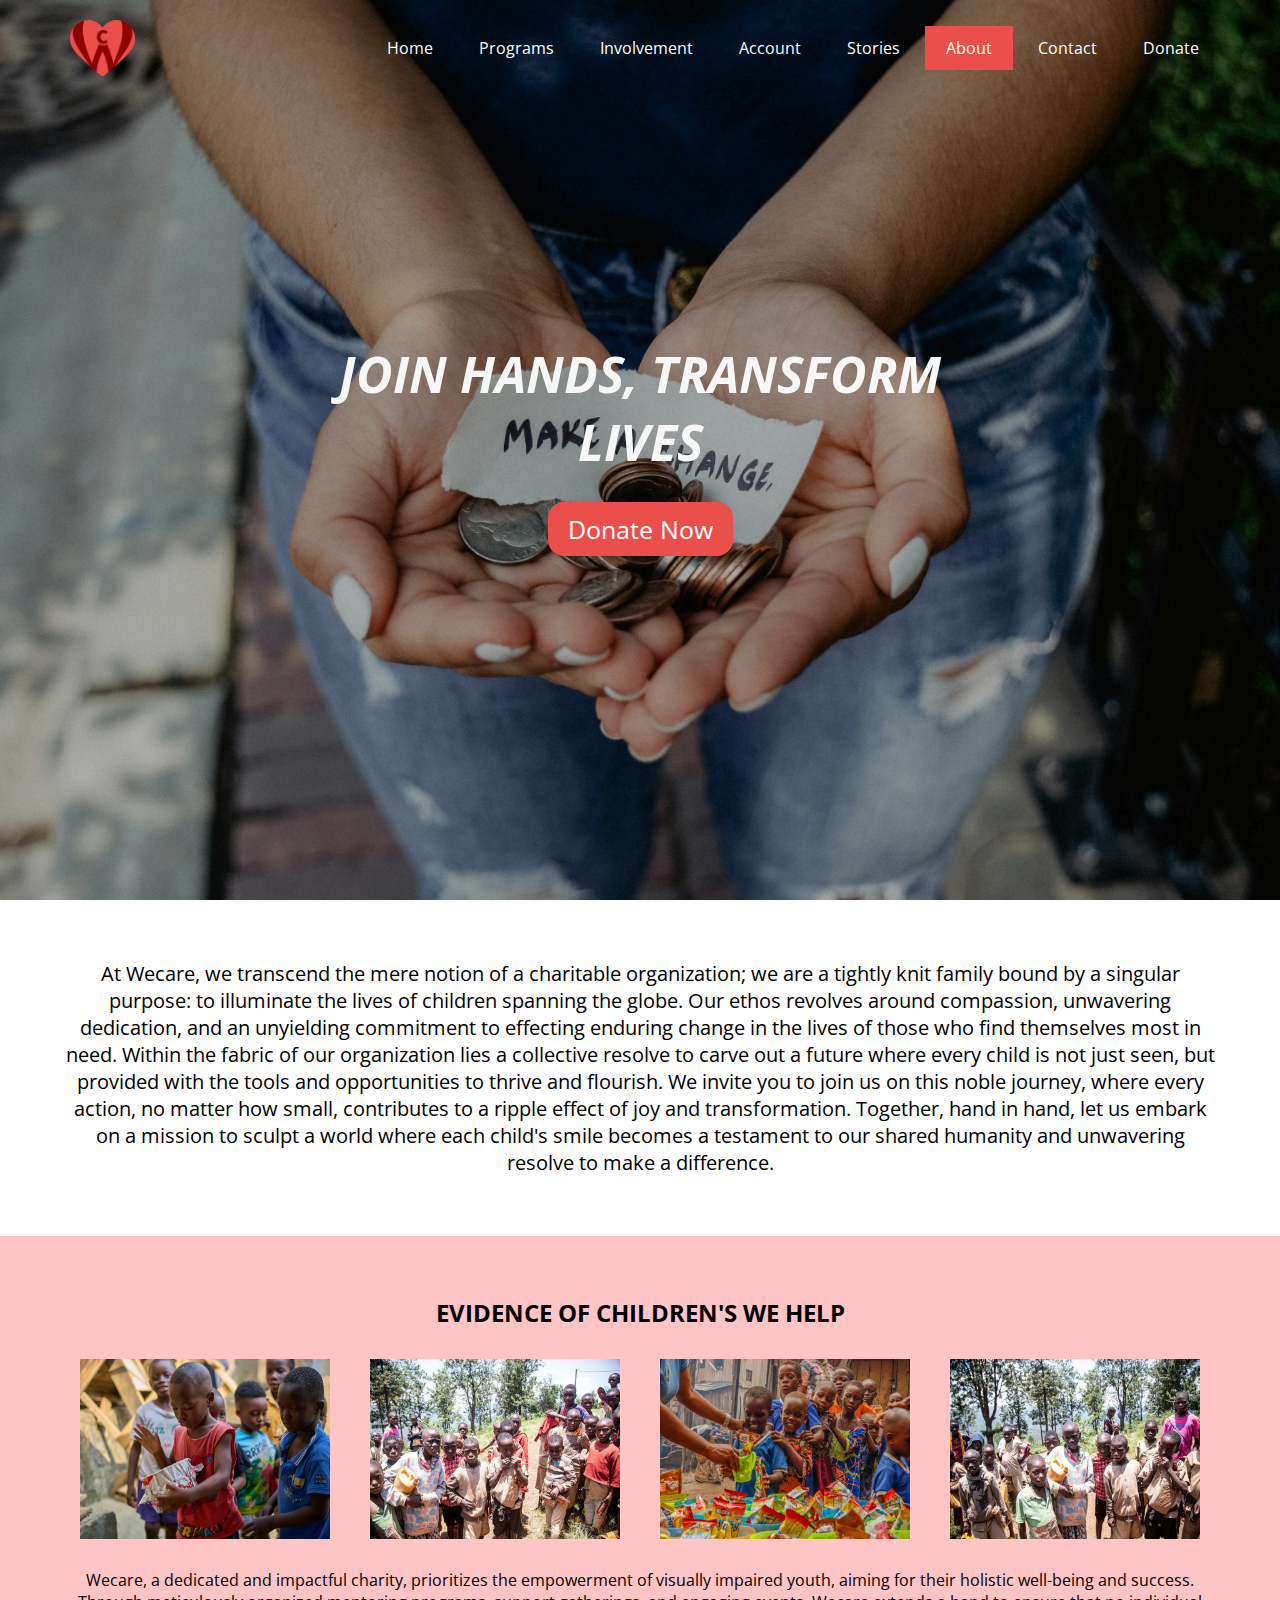
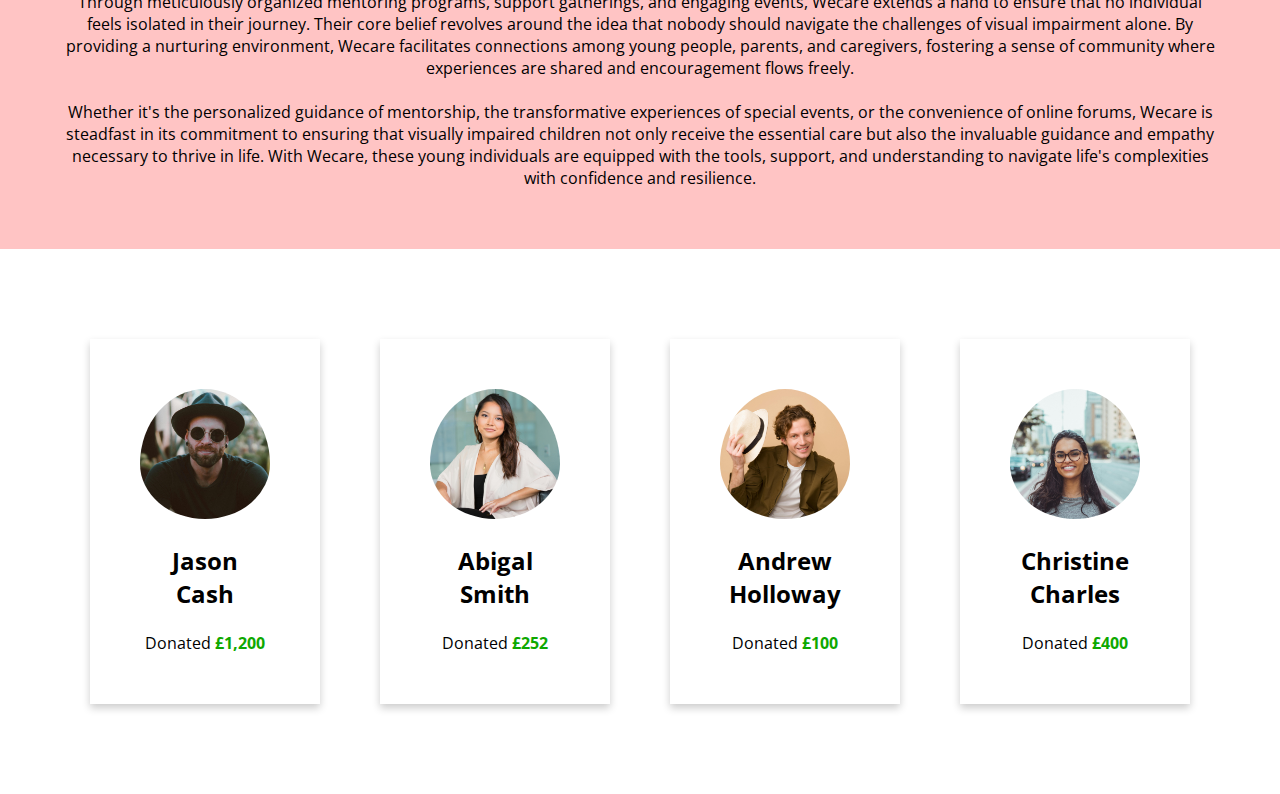
==== about.html @ 49a1c21d "v1.0" ====
<!DOCTYPE html>
<html lang="en">
<head>
    <title>Wecare.com</title>
    <!-- <link rel="icon" href="favicon.png" type="image/png"> -->
    <link rel="stylesheet" type="text/css" href="style.css">
    <link rel="preconnect" href="https://fonts.googleapis.com">
    <link rel="preconnect" href="https://fonts.gstatic.com" crossorigin>
    <link href="https://fonts.googleapis.com/css2?family=Basic&family=Lato:ital,wght@0,100;0,300;0,400;0,700;0,900;1,100;1,300;1,400;1,700;1,900&family=Montserrat:ital,wght@0,100..900;1,100..900&family=Nunito+Sans:ital,opsz,wght@0,6..12,200..1000;1,6..12,200..1000&family=Open+Sans:ital,wght@0,300..800;1,300..800&family=Poppins:ital,wght@0,100;0,200;0,300;0,400;0,500;0,600;0,700;0,800;0,900;1,100;1,200;1,300;1,400;1,500;1,600;1,700;1,800;1,900&family=Roboto:ital,wght@0,100;0,300;0,400;0,500;0,700;0,900;1,100;1,300;1,400;1,500;1,700;1,900&display=swap" rel="stylesheet">
</head>
<body>
    <nav>
        <img src="img/logo.png" alt="Logo" id="logo">
        <ul>
            <li><a href="index.html">Home</a></li>
            <li><a href="#">Programs</a></li>
            <li><a href="#">Involvement</a></li>
            <li><a href="#">Account</a></li>
            <li><a href="#">Stories</a></li>
            <li class="active"><a href="about.html">About</a></li>
            <li><a href="#">Contact</a></li> <!-- Corrected "Contant" to "Contact" -->
            <li><a href="#">Donate</a></li>
        </ul>
    </nav>

    <div class="background"></div>

    <div class="call2action">
        <h1>JOIN HANDS, TRANSFORM LIVES</h1>
        <br>
        <button>Donate Now</button>
    </div>
    
    <p class="intro">
        At Wecare, we transcend the mere notion of a charitable organization; we are a tightly knit family bound by a singular purpose: to illuminate the lives of children spanning the globe. Our ethos revolves around compassion, unwavering dedication, and an unyielding commitment to effecting enduring change in the lives of those who find themselves most in need. Within the fabric of our organization lies a collective resolve to carve out a future where every child is not just seen, but provided with the tools and opportunities to thrive and flourish. We invite you to join us on this noble journey, where every action, no matter how small, contributes to a ripple effect of joy and transformation. Together, hand in hand, let us embark on a mission to sculpt a world where each child's smile becomes a testament to our shared humanity and unwavering resolve to make a difference.
    </p>

    <div class="image-container">
        <h2>EVIDENCE OF CHILDREN'S WE HELP</h2> 
        <div class="image">
            <img src="img/img1.jpg" alt="image1.jpg" width="250" height="180">
            <img src="img/img2.jpg" alt="image2.jpg" width="250" height="180">
            <img src="img/img3.jpg" alt="image3.jpg" width="250" height="180">
            <img src="img/img4.jpg" alt="image4.jpg" width="250" height="180"> 
        </div>
        <p>
            Wecare, a dedicated and impactful charity, prioritizes the empowerment of visually impaired youth, aiming for their holistic well-being and success. Through meticulously organized mentoring programs, support gatherings, and engaging events, Wecare extends a hand to ensure that no individual feels isolated in their journey. Their core belief revolves around the idea that nobody should navigate the challenges of visual impairment alone. By providing a nurturing environment, Wecare facilitates connections among young people, parents, and caregivers, fostering a sense of community where experiences are shared and encouragement flows freely.
            <br><br>
            Whether it's the personalized guidance of mentorship, the transformative experiences of special events, or the convenience of online forums, Wecare is steadfast in its commitment to ensuring that visually impaired children not only receive the essential care but also the invaluable guidance and empathy necessary to thrive in life. With Wecare, these young individuals are equipped with the tools, support, and understanding to navigate life's complexities with confidence and resilience.
        </p>
    </div>

    <div class="donations">
        <div class="card">
            <img src="img/person1.jpg" alt="Jason Cash">
            <h2>Jason<br>Cash</h2>
            <br>
            <p>Donated <b>£1,200</b></p>
        </div>
        <div class="card">
            <img src="img/person2.jpg" alt="Abigal Smith">
            <h2>Abigal<br>Smith</h2>
            <br>
            <p>Donated <b>£252</b></p>
        </div>
        <div class="card">
            <img src="img/person3.jpg" alt="Andrew Holloway">
            <h2>Andrew<br>Holloway</h2>
            <br>
            <p>Donated <b>£100</b></p>
        </div>
        <div class="card">
            <img src="img/person4.jpg" alt="Christine Charles">
            <h2>Christine<br>Charles</h2>
            <br>
            <p>Donated <b>£400</b></p>
        </div>
    </div>
</body>
</html>
---- style.css ----
* {
    margin: 0;
    padding: 0;
    font-family: 'Open Sans', 'Nunito Sans', 'Roboto', sans-serif;
}

.background {
    background: linear-gradient(rgba(0, 0, 0, 0.2), rgba(0, 0, 0, 0.2)), url(img/bg.jpg) no-repeat center center; /*image with dark shade*/
    background-size: cover;
    height: 100vh;
    min-height: 100px;
}

nav {
    width: 100%;
    margin: auto;
    overflow: hidden;
    /* background-color: #88888815; */
    position: absolute;
    padding-top: 10px;
    padding-bottom: 10px;
    display: flex;
    justify-content: space-between;
    align-items: center;
    z-index: 10;
}

#logo {
    float: left;
    width: 65px;
    height: auto;
    padding: 10px;
    margin-left: 60px;
}

ul {
    float: right;
    list-style-type: none;
    margin-right: 60px;
}

ul li {
    display: inline-block;
    position: relative; /* Added position relative for proper positioning of sub-menu */
}

ul li a {
    text-decoration: none;
    color: #ffffff;
    padding: 10px 20px;
    border: 1px solid transparent;
    transition: 0.5s ease;
}

ul li a:hover {
    background-color: #ffffff;
    color: #000000;
}

ul li.active a {
    background-color: #ea4f4b;
    color: #ffffff;
}

.call2action {
    position: absolute;
    top: 50%;
    left: 50%;
    transform: translate(-50%, -50%);
    text-align: center;
    display: flex;
    flex-direction: column;
    align-items: center;
}

.call2action h1 {
    color: #f8f7f7;
    font-size: 50px;
    text-align: center;
    font-style: italic;
}
.call2action button {
    background-color: #ea4f4b;
    color: #ffffff;
    border: none;
    padding: 10px 20px;
    font-size: 25px;
    text-align: center;
    text-decoration: none;
    display: inline-block;
    margin: 4px 2px;
    cursor: pointer;
    border-radius: 16px;
    transition: 0.5s ease;
}

.call2action button:hover {
    background-color: #8e0000;
    color: white;
}

.intro {
    color: rgb(0, 0, 0); /* Set the text color to black */
    font-size: 20px; /* Set the font size to 45 pixels */
    text-align: center; /* Align the text to the center */
    background-color: rgba(255, 255, 255, 0.765);
    padding: 60px; /* Add padding of 10 pixels */
    margin: 0 auto; 
}

.image-container {
    text-align: center; /* Center the image horizontally */
    background-color: #ffc4c4; /* Background color for the square box */
    padding: 60px;
    font-size: 16px;
}

.image {
    margin: 30px 0px;
    display: flex;
    flex-direction: row;
    justify-content: center;
}

.image img {
    display: inline-block;
    margin: 0 auto;
    margin: 0px 20px;
}

.donations {
    padding: 60px;
    display: flex;
    justify-content: space-evenly;
}

.card {
    padding: 50px;
    box-shadow: 0 4px 8px 0 rgba(0, 0, 0, 0.2);
    width: 20vw;
    max-width: 300px;
    margin: 30px;
    text-align: center;
}

.card img {
    width: 100%;
    border-radius: 100%;
    padding-bottom: 20px;
}

.card b {
    color: #0ea800;
}
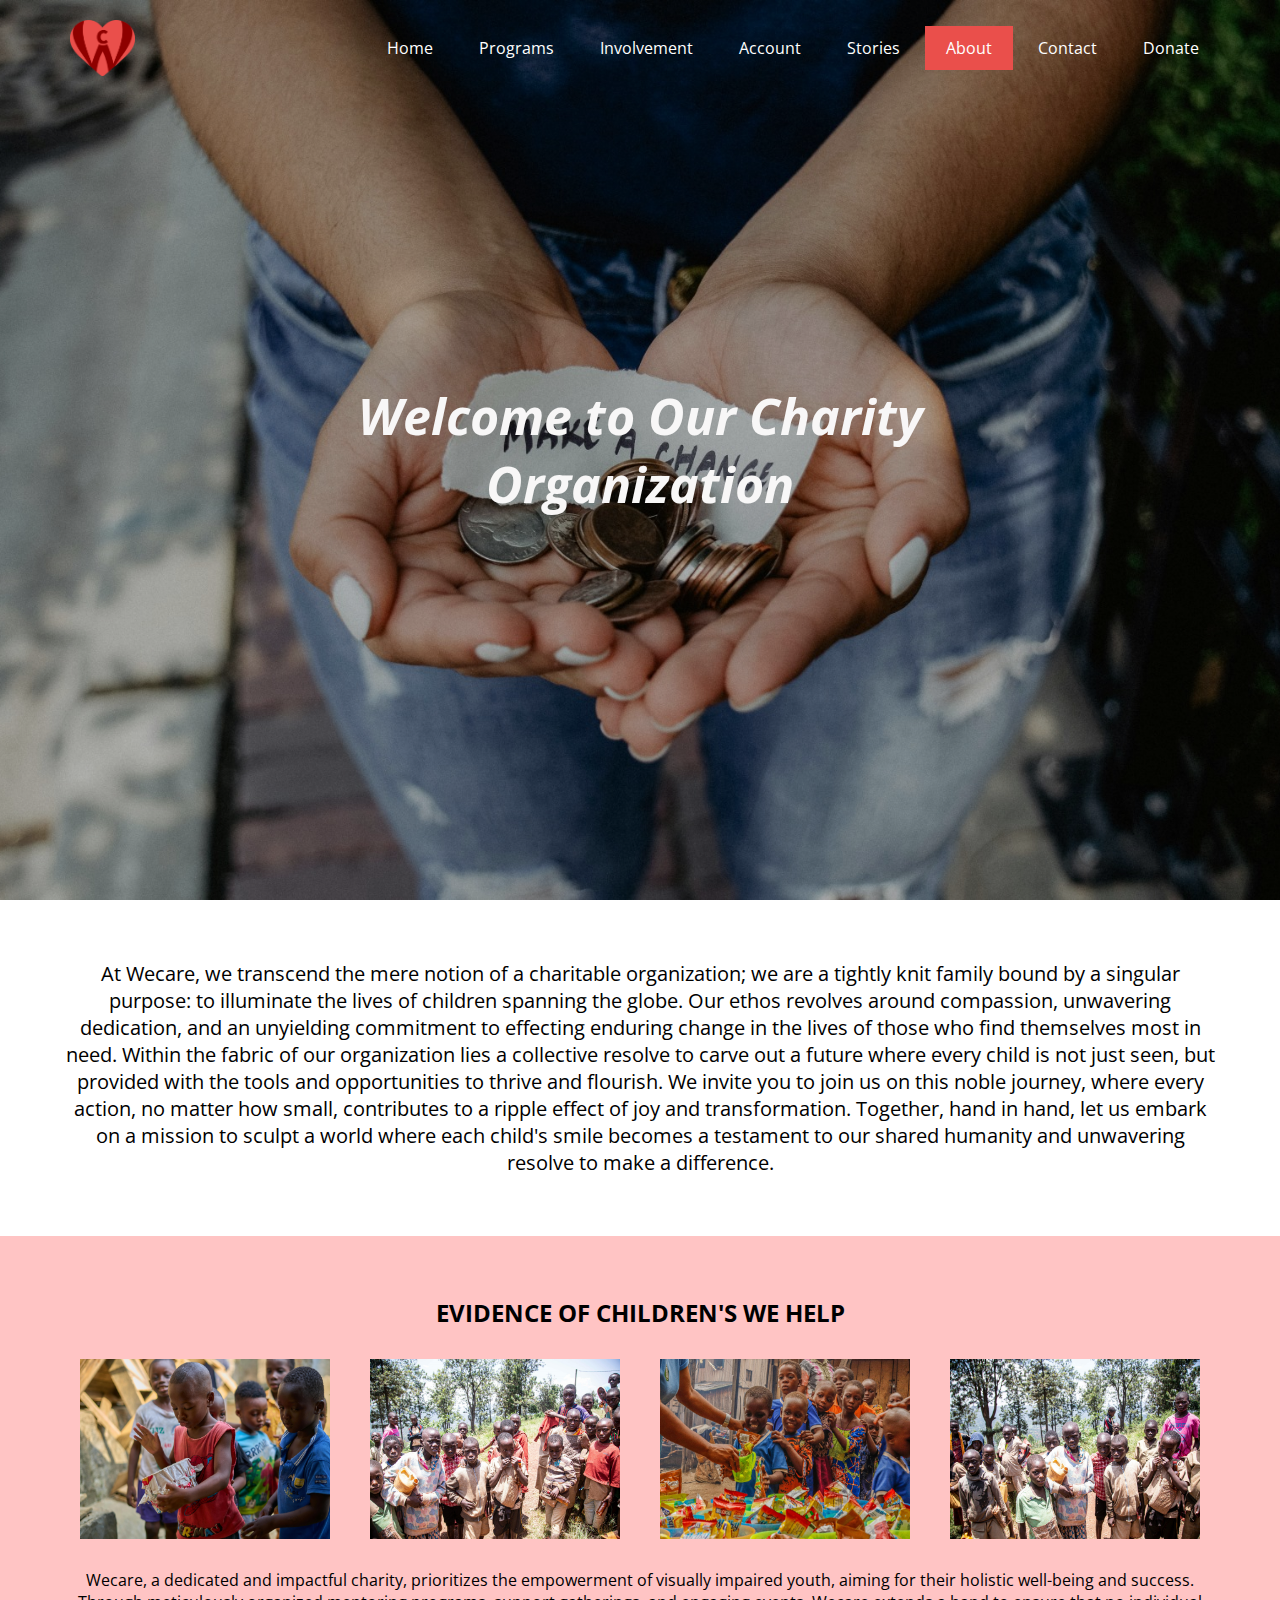
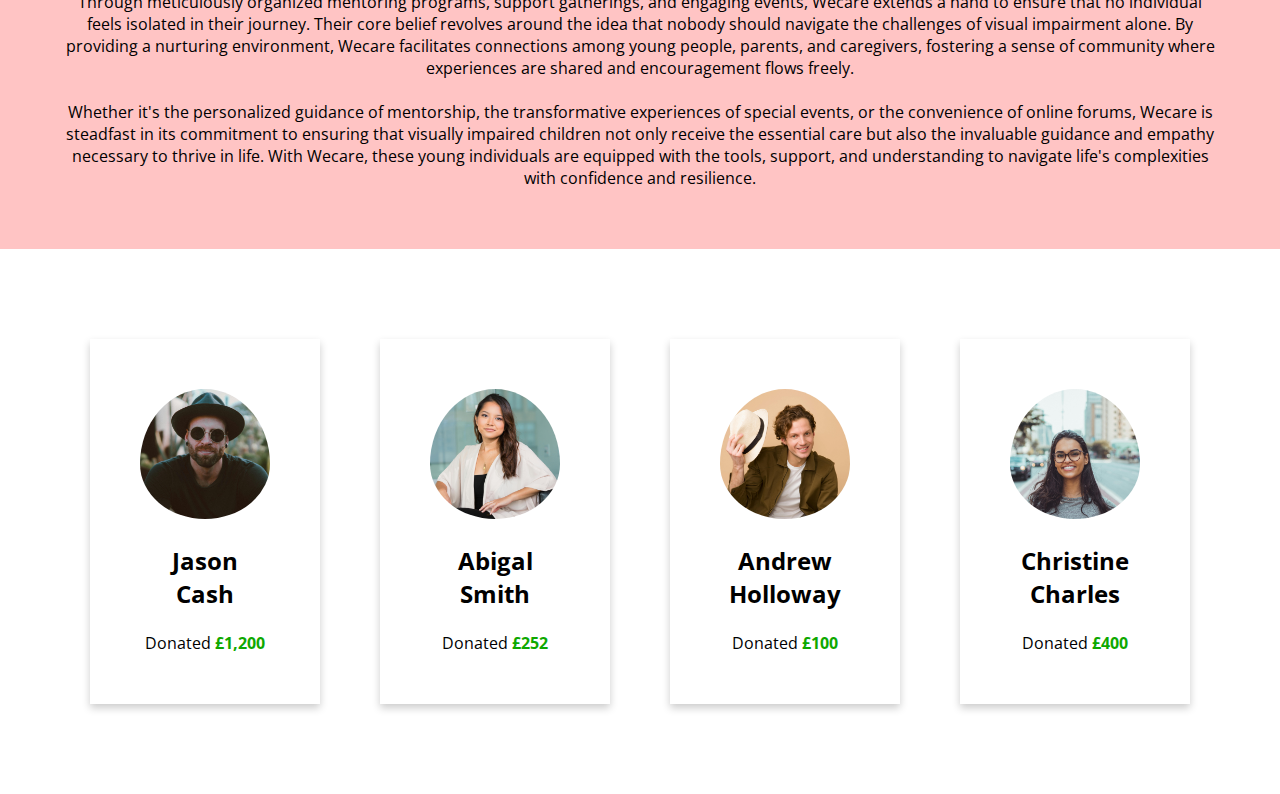
==== commit 029dc239: "v1.1" ====
--- a/about.html
+++ b/about.html
@@ -26,9 +26,7 @@
     <div class="background"></div>
 
     <div class="call2action">
-        <h1>JOIN HANDS, TRANSFORM LIVES</h1>
-        <br>
-        <button>Donate Now</button>
+        <h1>Welcome to Our Charity Organization</h1>
     </div>
     
     <p class="intro">
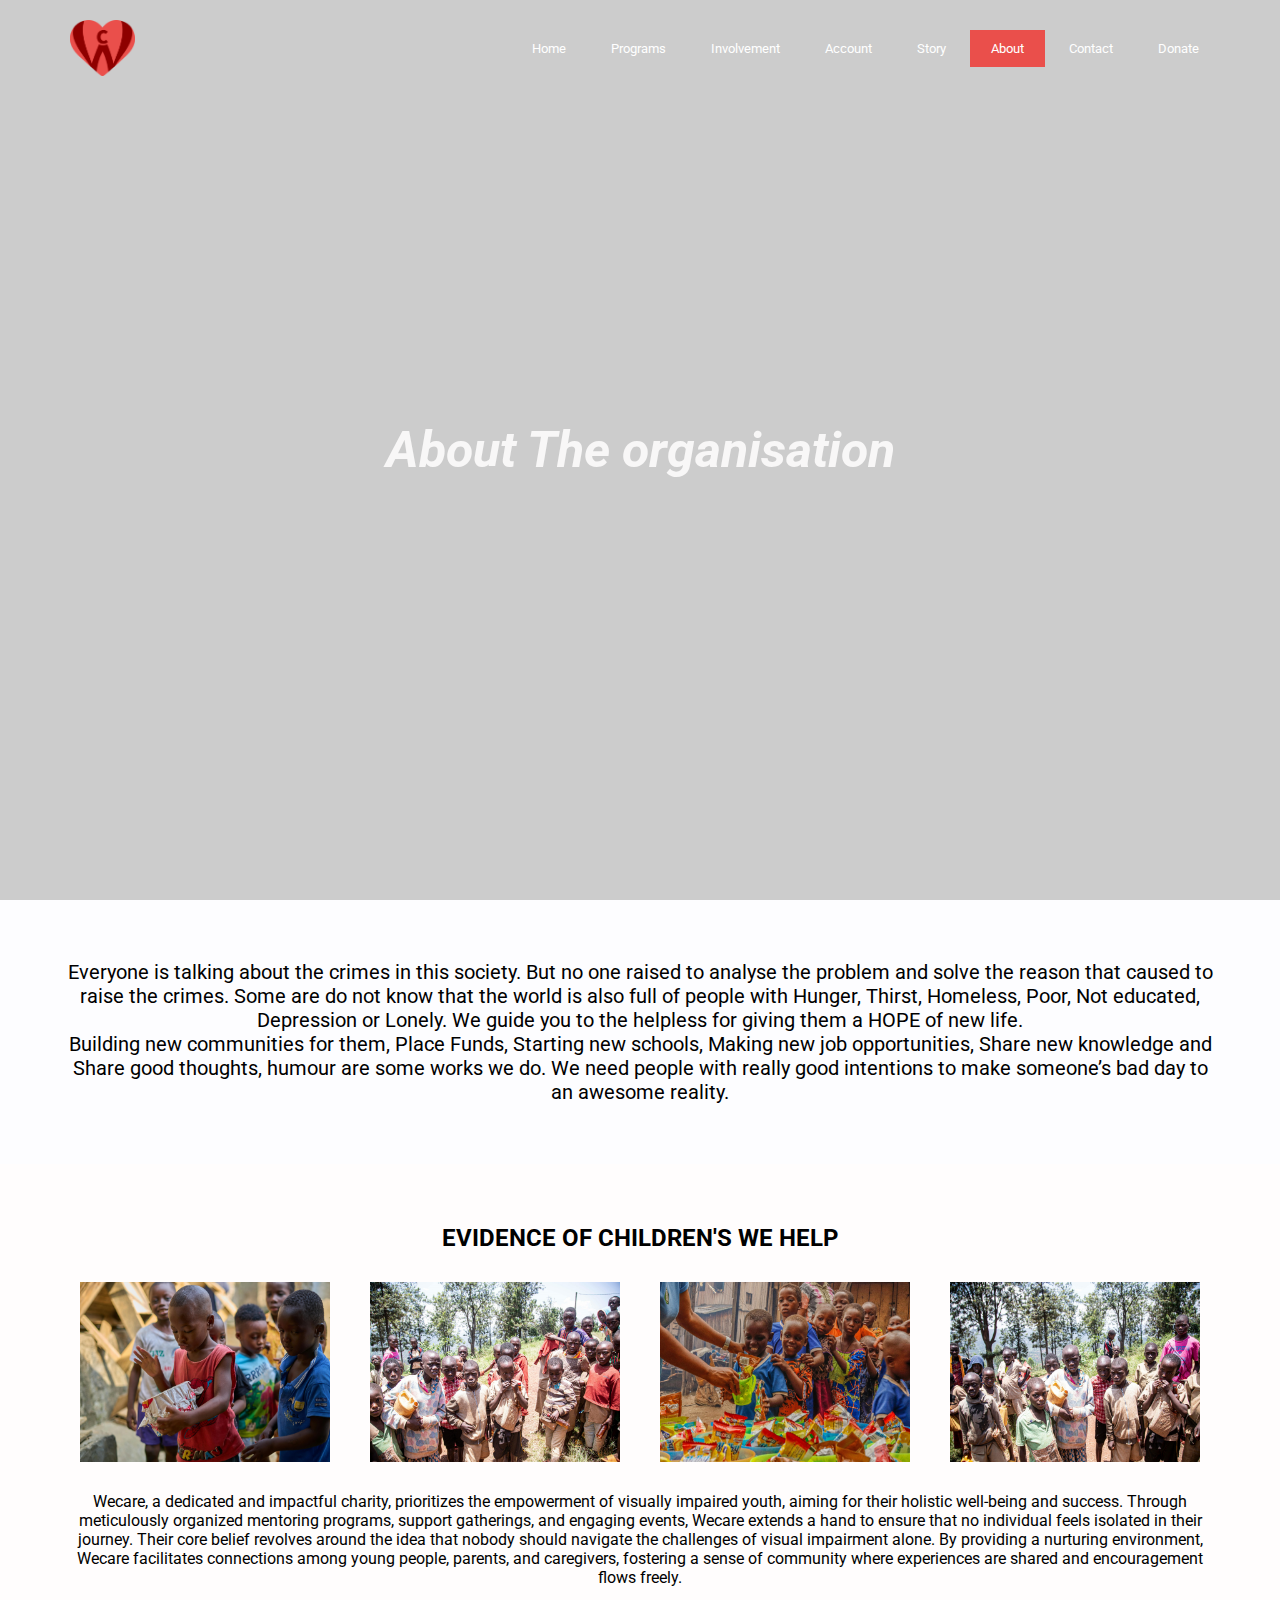
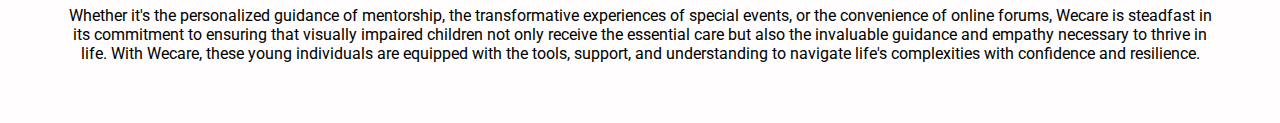
==== commit 0e619f1b: "v1.2" ====
--- a/about.html
+++ b/about.html
@@ -13,25 +13,27 @@
         <img src="img/logo.png" alt="Logo" id="logo">
         <ul>
             <li><a href="index.html">Home</a></li>
-            <li><a href="#">Programs</a></li>
-            <li><a href="#">Involvement</a></li>
-            <li><a href="#">Account</a></li>
-            <li><a href="#">Stories</a></li>
+            <li><a href="programs.html">Programs</a></li>
+            <li><a href="involvement.html">Involvement</a></li>
+            <li><a href="account.html">Account</a></li>
+            <li><a href="story.html">Story</a></li>
             <li class="active"><a href="about.html">About</a></li>
-            <li><a href="#">Contact</a></li> <!-- Corrected "Contant" to "Contact" -->
-            <li><a href="#">Donate</a></li>
+            <li><a href="contact.html">Contact</a></li>
+            <li><a href="donate.html">Donate</a></li>
         </ul>
     </nav>
 
-    <div class="background"></div>
+    <!-- <div class="background"></div> -->
+    <div class="about-section"></div>
 
     <div class="call2action">
-        <h1>Welcome to Our Charity Organization</h1>
+        <h1>About The organisation</h1>
     </div>
     
-    <p class="intro">
-        At Wecare, we transcend the mere notion of a charitable organization; we are a tightly knit family bound by a singular purpose: to illuminate the lives of children spanning the globe. Our ethos revolves around compassion, unwavering dedication, and an unyielding commitment to effecting enduring change in the lives of those who find themselves most in need. Within the fabric of our organization lies a collective resolve to carve out a future where every child is not just seen, but provided with the tools and opportunities to thrive and flourish. We invite you to join us on this noble journey, where every action, no matter how small, contributes to a ripple effect of joy and transformation. Together, hand in hand, let us embark on a mission to sculpt a world where each child's smile becomes a testament to our shared humanity and unwavering resolve to make a difference.
-    </p>
+    <div class="intro">
+       Everyone is talking about the crimes in this society. But no one raised to analyse the problem and solve the reason that caused to raise the crimes. Some are do not know that the world is also full of people with Hunger, Thirst, Homeless, Poor, Not educated, Depression or Lonely. We guide you to the helpless for giving them a HOPE of new life. </p>
+            <p>Building new communities for them, Place Funds, Starting new schools, Making new job opportunities, Share new knowledge and Share good thoughts, humour are some works we do. We need people with really good intentions to make someone’s bad day to an awesome reality.</p>
+    </div>
 
     <div class="image-container">
         <h2>EVIDENCE OF CHILDREN'S WE HELP</h2> 
@@ -48,31 +50,5 @@
         </p>
     </div>
 
-    <div class="donations">
-        <div class="card">
-            <img src="img/person1.jpg" alt="Jason Cash">
-            <h2>Jason<br>Cash</h2>
-            <br>
-            <p>Donated <b>£1,200</b></p>
-        </div>
-        <div class="card">
-            <img src="img/person2.jpg" alt="Abigal Smith">
-            <h2>Abigal<br>Smith</h2>
-            <br>
-            <p>Donated <b>£252</b></p>
-        </div>
-        <div class="card">
-            <img src="img/person3.jpg" alt="Andrew Holloway">
-            <h2>Andrew<br>Holloway</h2>
-            <br>
-            <p>Donated <b>£100</b></p>
-        </div>
-        <div class="card">
-            <img src="img/person4.jpg" alt="Christine Charles">
-            <h2>Christine<br>Charles</h2>
-            <br>
-            <p>Donated <b>£400</b></p>
-        </div>
-    </div>
 </body>
 </html>
--- a/style.css
+++ b/style.css
@@ -1,11 +1,58 @@
 * {
     margin: 0;
     padding: 0;
-    font-family: 'Open Sans', 'Nunito Sans', 'Roboto', sans-serif;
-}
-
+    font-family:"Overpass", -apple-system, BlinkMacSystemFont, "Segoe UI", Roboto, "Helvetica Neue", Arial, sans-serif, "Apple Color Emoji", "Segoe UI Emoji", "Segoe UI Symbol";
+}
+
+/* First, define the .background rule */
 .background {
-    background: linear-gradient(rgba(0, 0, 0, 0.2), rgba(0, 0, 0, 0.2)), url(img/bg.jpg) no-repeat center center; /*image with dark shade*/
+    background: linear-gradient(rgba(0, 0, 0, 0.2), rgba(0, 0, 0, 0.2)), url(img/bg.jpg) no-repeat center center;
+    background-size: cover;
+    height: 100vh;
+    min-height: 100px;
+}
+
+/* Then, define the .about-section rule */
+.about-section {
+    background: linear-gradient(rgba(0, 0, 0, 0.2), rgba(0, 0, 0, 0.2)), url(img/As2.jpg) no-repeat center center;
+    background-size: cover;
+    height: 100vh;
+    min-height: 100px;
+}
+
+.programs-section {
+    background: linear-gradient(rgba(0, 0, 0, 0.2), rgba(0, 0, 0, 0.2)), url(img/As3.jpg) no-repeat center center;
+    background-size: cover;
+    height: 100vh;
+    min-height: 100px;
+}
+
+.involvement-section {
+    background: linear-gradient(rgba(0, 0, 0, 0.2), rgba(0, 0, 0, 0.2)), url(img/In2.jpg) no-repeat center center;
+    background-size: cover;
+    height: 100vh;
+    min-height: 100px;
+}
+.account-section {
+    background: linear-gradient(rgba(0, 0, 0, 0.2), rgba(0, 0, 0, 0.2)), url(img/Account2.jpg) no-repeat center center;
+    background-size: cover;
+    height: 100vh;
+    min-height: 100px;
+}
+.Testimony {
+    background: linear-gradient(rgba(0, 0, 0, 0.2), rgba(0, 0, 0, 0.2)), url(img/In1.jpg) no-repeat center center;
+    background-size: cover;
+    height: 100vh;
+    min-height: 100px;
+}
+.contact-section {
+    background: linear-gradient(rgba(0, 0, 0, 0.2), rgba(0, 0, 0, 0.2)), url(img/Contact2.jpg) no-repeat center center;
+    background-size: cover;
+    height: 100vh;
+    min-height: 100px;
+}
+.donate-section {
+    background: linear-gradient(rgba(0, 0, 0, 0.2), rgba(0, 0, 0, 0.2)), url(img/Donation1.jpg) no-repeat center center;
     background-size: cover;
     height: 100vh;
     min-height: 100px;
@@ -23,6 +70,7 @@
     justify-content: space-between;
     align-items: center;
     z-index: 10;
+    font-size:smaller;
 }
 
 #logo {
@@ -80,7 +128,7 @@
     font-style: italic;
 }
 .call2action button {
-    background-color: #ea4f4b;
+    background-color: #ff3030;
     color: #ffffff;
     border: none;
     padding: 10px 20px;
@@ -103,14 +151,20 @@
     color: rgb(0, 0, 0); /* Set the text color to black */
     font-size: 20px; /* Set the font size to 45 pixels */
     text-align: center; /* Align the text to the center */
-    background-color: rgba(255, 255, 255, 0.765);
+    background-color: rgba(252, 253, 255, 0.765);
     padding: 60px; /* Add padding of 10 pixels */
     margin: 0 auto; 
 }
+.About-lead{
+    font-size: 1.25rem;
+    font-weight: 300;
+    font-size: medium;
+    font-family: 'Gill Sans', 'Gill Sans MT', Calibri, 'Trebuchet MS', sans-serif;
+}
 
 .image-container {
     text-align: center; /* Center the image horizontally */
-    background-color: #ffc4c4; /* Background color for the square box */
+    background-color: #fffdfd; /* Background color for the square box */
     padding: 60px;
     font-size: 16px;
 }
@@ -151,4 +205,58 @@
 
 .card b {
     color: #0ea800;
+}
+
+.footer {
+    position: fixed;
+    left: 0;
+    bottom: 0;
+    width: 100%;
+    background-color: rgb(229, 225, 225)(255, 249, 249);
+    color: white;
+    text-align: center;
+    /* padding: 20px; */
+   
+}
+
+.row {
+    display: flex;
+}
+
+.column {
+    flex: 50%;
+}
+
+/* Style all font awesome icons */
+.fa {
+    padding: 20px;
+    font-size: 30px;
+    width: 50px;
+    text-align: center;
+    text-decoration: none;
+    border-radius: 50px;
+}
+  
+  /* Add a hover effect if you want */
+.fa:hover {
+    opacity: 0.7;
+}
+  
+/* Set a specific color for each brand */
+
+/* Facebook */
+.fa-facebook {
+    background: #3B5998;
+    color: white;
+}
+
+/* Twitter */
+.fa-twitter {
+    background: #55ACEE;
+    color: white;
+}
+/* Instagram */
+.fa-instagram {
+    background: #dd2a7b;
+    color: white;
 }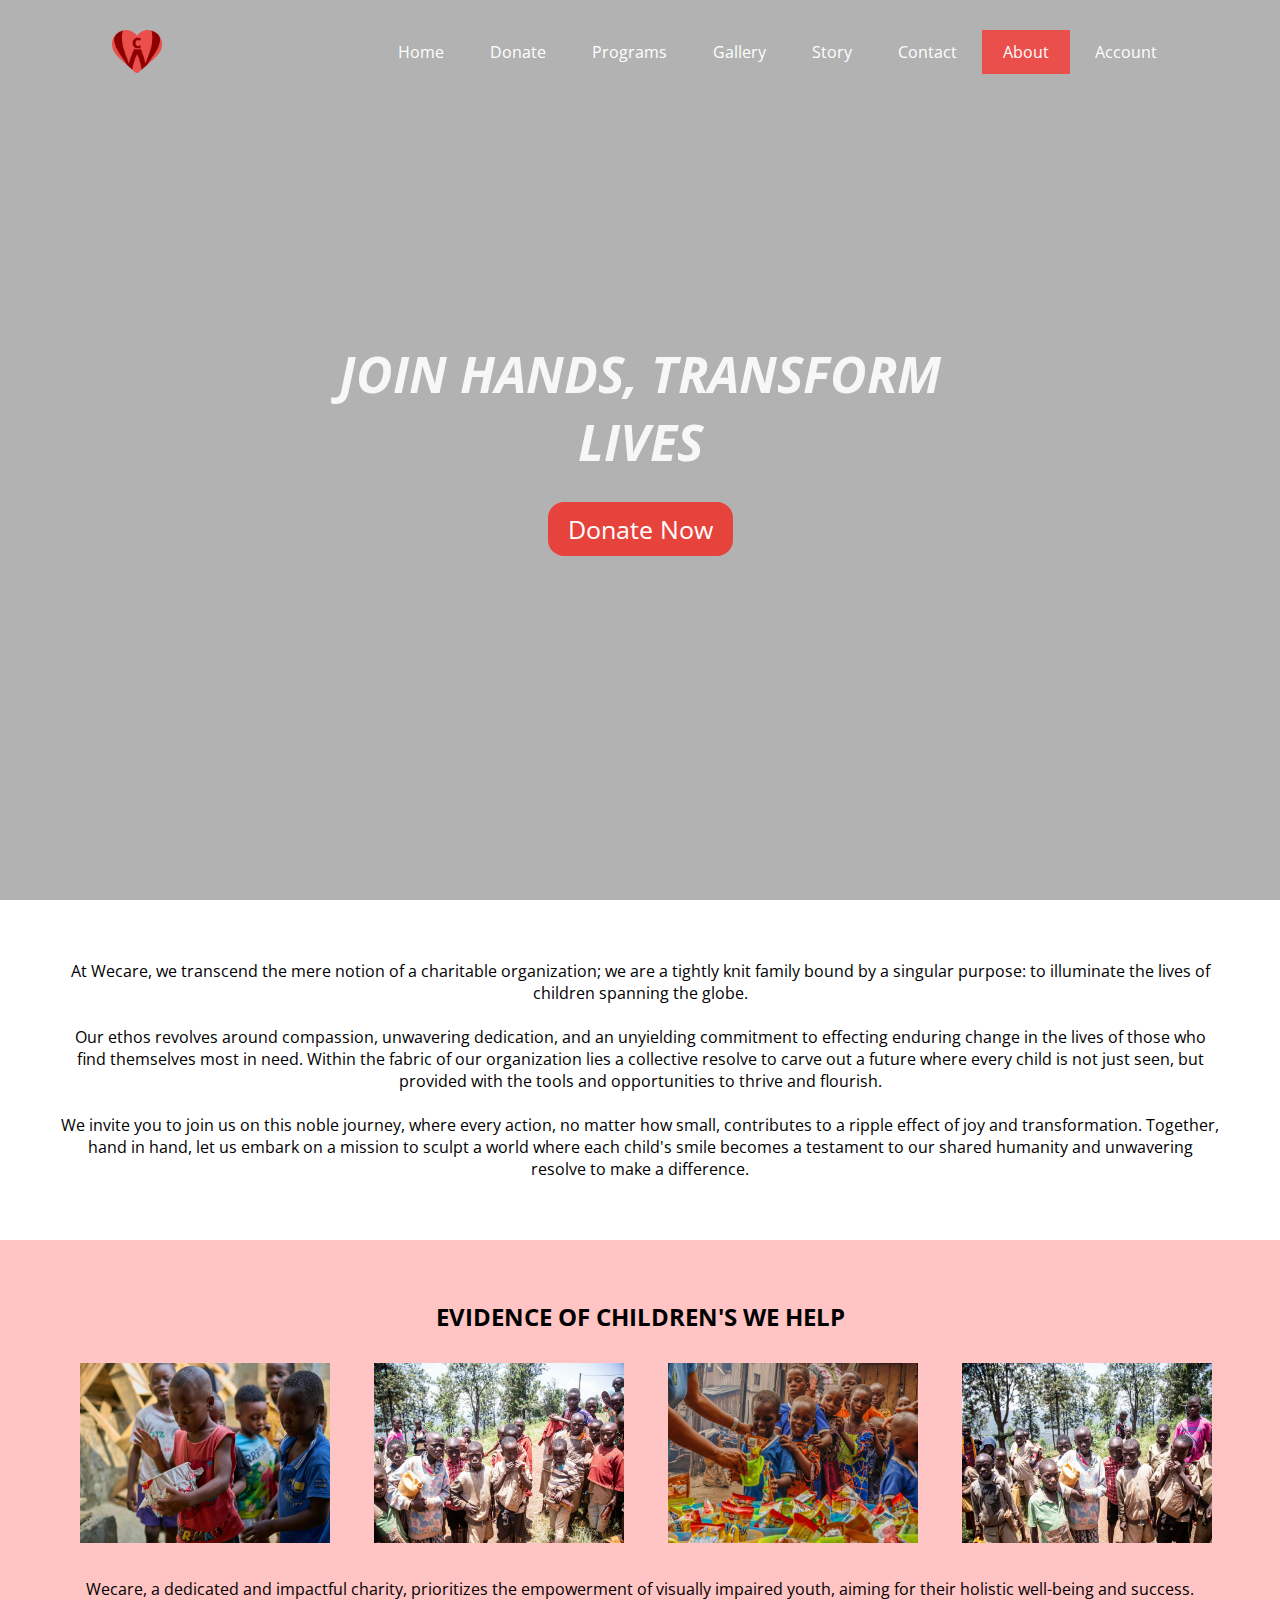
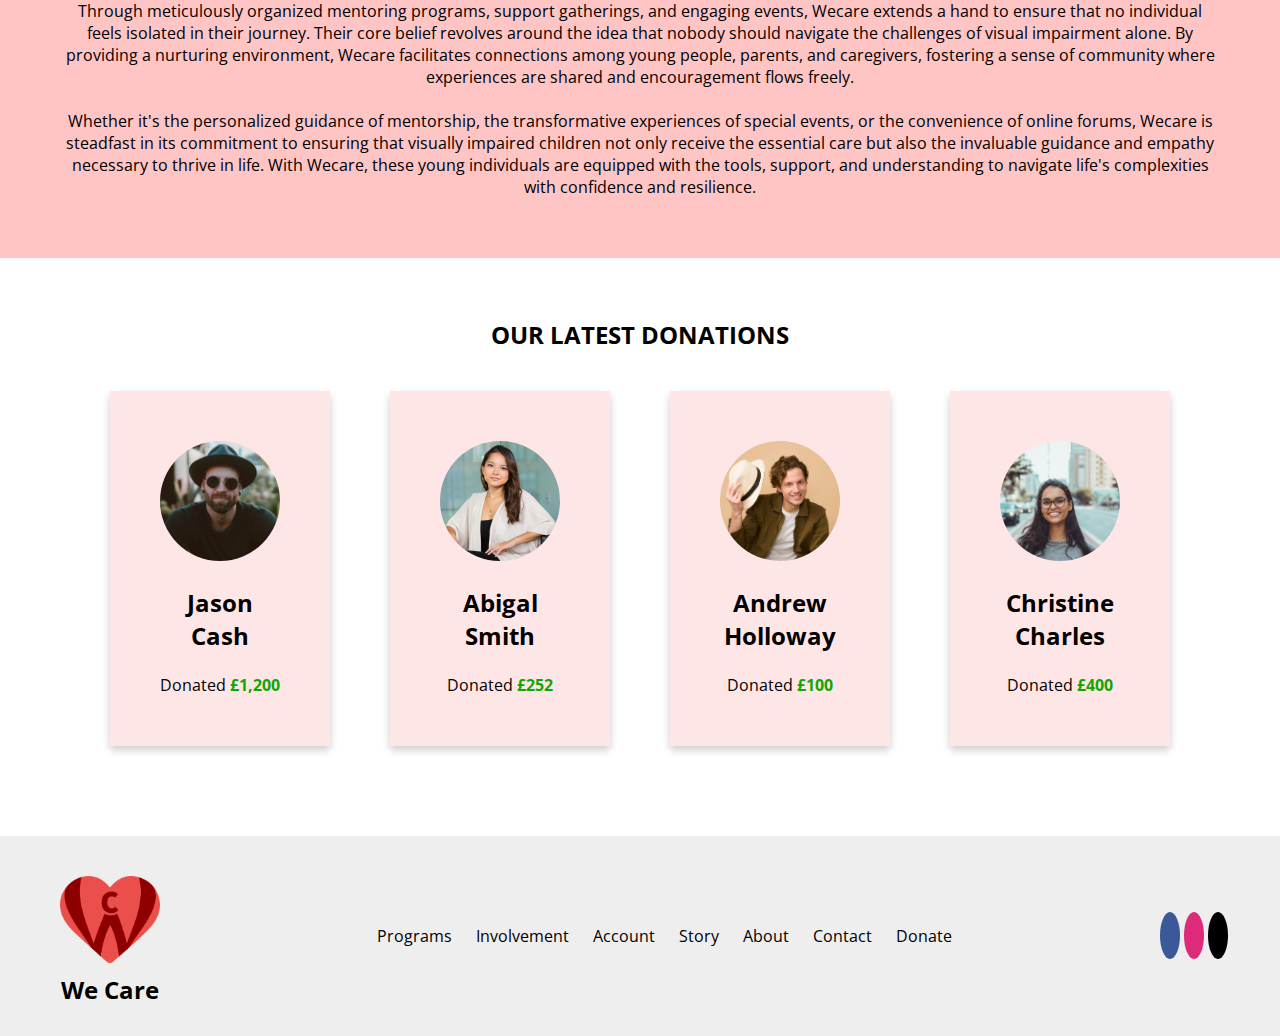
==== commit 1d66cfb1: "v2.2" ====
--- a/about.html
+++ b/about.html
@@ -1,43 +1,49 @@
 <!DOCTYPE html>
 <html lang="en">
 <head>
-    <title>Wecare.com</title>
-    <!-- <link rel="icon" href="favicon.png" type="image/png"> -->
+    <title>We Care</title>
+    <link rel="icon" href="img/favicon.png" type="image/png">
     <link rel="stylesheet" type="text/css" href="style.css">
     <link rel="preconnect" href="https://fonts.googleapis.com">
     <link rel="preconnect" href="https://fonts.gstatic.com" crossorigin>
+    <link rel="stylesheet" href="https://cdnjs.cloudflare.com/ajax/libs/font-awesome/6.5.2/css/all.min.css" integrity="sha512-SnH5WK+bZxgPHs44uWIX+LLJAJ9/2PkPKZ5QiAj6Ta86w+fsb2TkcmfRyVX3pBnMFcV7oQPJkl9QevSCWr3W6A==" crossorigin="anonymous" referrerpolicy="no-referrer" />
     <link href="https://fonts.googleapis.com/css2?family=Basic&family=Lato:ital,wght@0,100;0,300;0,400;0,700;0,900;1,100;1,300;1,400;1,700;1,900&family=Montserrat:ital,wght@0,100..900;1,100..900&family=Nunito+Sans:ital,opsz,wght@0,6..12,200..1000;1,6..12,200..1000&family=Open+Sans:ital,wght@0,300..800;1,300..800&family=Poppins:ital,wght@0,100;0,200;0,300;0,400;0,500;0,600;0,700;0,800;0,900;1,100;1,200;1,300;1,400;1,500;1,600;1,700;1,800;1,900&family=Roboto:ital,wght@0,100;0,300;0,400;0,500;0,700;0,900;1,100;1,300;1,400;1,500;1,700;1,900&display=swap" rel="stylesheet">
 </head>
 <body>
-    <nav>
-        <img src="img/logo.png" alt="Logo" id="logo">
-        <ul>
+    <nav class="topnav" id="topNav">
+        <div class="nav-logo">
+            <a href="index.html"><img src="img/logo.png" alt="Logo" id="logo"></a>
+        </div>
+        <ul class="menu-items" id="menu-items">
             <li><a href="index.html">Home</a></li>
+            <li><a href="donate.html">Donate</a></li>
             <li><a href="programs.html">Programs</a></li>
-            <li><a href="involvement.html">Involvement</a></li>
+            <li><a href="gallery.html">Gallery</a></li>
+            <li><a href="story.html">Story</a></li>
+            <li><a href="contact.html">Contact</a></li>
+            <li class="active"><a href="about.html">About</a></li>
             <li><a href="account.html">Account</a></li>
-            <li><a href="story.html">Story</a></li>
-            <li class="active"><a href="about.html">About</a></li>
-            <li><a href="contact.html">Contact</a></li>
-            <li><a href="donate.html">Donate</a></li>
         </ul>
+        <div class="menu-icon" onclick="responsiveNav()">
+            <i class="fa-solid fa-bars"></i>
+        </div>
     </nav>
 
-    <!-- <div class="background"></div> -->
-    <div class="about-section"></div>
+    <div class="about-background"></div>
 
     <div class="call2action">
-        <h1>About The organisation</h1>
+        <h1>JOIN HANDS, TRANSFORM LIVES</h1>
+        <br>
+        <button>Donate Now</button>
     </div>
     
-    <div class="intro">
-       Everyone is talking about the crimes in this society. But no one raised to analyse the problem and solve the reason that caused to raise the crimes. Some are do not know that the world is also full of people with Hunger, Thirst, Homeless, Poor, Not educated, Depression or Lonely. We guide you to the helpless for giving them a HOPE of new life. </p>
-            <p>Building new communities for them, Place Funds, Starting new schools, Making new job opportunities, Share new knowledge and Share good thoughts, humour are some works we do. We need people with really good intentions to make someone’s bad day to an awesome reality.</p>
-    </div>
+    <p class="intro-section">
+        At Wecare, we transcend the mere notion of a charitable organization; we are a tightly knit family bound by a singular purpose: to illuminate the lives of children spanning the globe.<br><br>Our ethos revolves around compassion, unwavering dedication, and an unyielding commitment to effecting enduring change in the lives of those who find themselves most in need. Within the fabric of our organization lies a collective resolve to carve out a future where every child is not just seen, but provided with the tools and opportunities to thrive and flourish.<br><br>We invite you to join us on this noble journey, where every action, no matter how small, contributes to a ripple effect of joy and transformation. Together, hand in hand, let us embark on a mission to sculpt a world where each child's smile becomes a testament to our shared humanity and unwavering resolve to make a difference.
+    </p>
 
-    <div class="image-container">
+    <div class="evidence-section">
         <h2>EVIDENCE OF CHILDREN'S WE HELP</h2> 
-        <div class="image">
+        <div class="image-container">
             <img src="img/img1.jpg" alt="image1.jpg" width="250" height="180">
             <img src="img/img2.jpg" alt="image2.jpg" width="250" height="180">
             <img src="img/img3.jpg" alt="image3.jpg" width="250" height="180">
@@ -50,5 +56,60 @@
         </p>
     </div>
 
+    <div class="donations">
+        <h2>OUR LATEST DONATIONS</h2>
+        <div class="cards">
+        <div class="card">
+            <img src="img/person1.jpg" alt="Jason Cash">
+            <h2>Jason<br>Cash</h2>
+            <br>
+            <p>Donated <b>£1,200</b></p>
+        </div>
+        <div class="card">
+            <img src="img/person2.jpg" alt="Abigal Smith">
+            <h2>Abigal<br>Smith</h2>
+            <br>
+            <p>Donated <b>£252</b></p>
+        </div>
+        <div class="card">
+            <img src="img/person3.jpg" alt="Andrew Holloway">
+            <h2>Andrew<br>Holloway</h2>
+            <br>
+            <p>Donated <b>£100</b></p>
+        </div>
+        <div class="card">
+            <img src="img/person4.jpg" alt="Christine Charles">
+            <h2>Christine<br>Charles</h2>
+            <br>
+            <p>Donated <b>£400</b></p>
+        </div>
+        </div>
+    </div>
+
+    <footer>
+        <div class="footer-container">
+            <div class="logo">
+                <a href="index.html"><img src="img/logo.png" alt="Logo"></a>
+                <a href="index.html"><h2>We Care</h2></a>
+            </div>
+            <div class="learn-more">
+                <ul>
+                    <li><a href="programs.html">Programs</a></li>
+                    <li><a href="involvement.html">Involvement</a></li>
+                    <li><a href="account.html">Account</a></li>
+                    <li><a href="story.html">Story</a></li>
+                    <li><a href="about.html">About</a></li>
+                    <li><a href="contact.html">Contact</a></li>
+                    <li><a href="donate.html">Donate</a></li>
+                </ul>
+            </div>
+            <div class="contact-us">
+                <a href="https://www.facebook.com"><i class="fa-brands fa-facebook-f"></i></a>
+                <a href="https://www.instagram.com"><i class="fa-brands fa-instagram"></i></a>
+                <a href="https://www.twitter.com"><i class="fa-brands fa-x-twitter"></i></a>
+            </div>
+        </div>
+    </footer>
+    <script src="script.js"></script>
 </body>
 </html>
--- a/style.css
+++ b/style.css
@@ -1,98 +1,84 @@
 * {
     margin: 0;
     padding: 0;
-    font-family:"Overpass", -apple-system, BlinkMacSystemFont, "Segoe UI", Roboto, "Helvetica Neue", Arial, sans-serif, "Apple Color Emoji", "Segoe UI Emoji", "Segoe UI Symbol";
-}
-
-/* First, define the .background rule */
-.background {
-    background: linear-gradient(rgba(0, 0, 0, 0.2), rgba(0, 0, 0, 0.2)), url(img/bg.jpg) no-repeat center center;
-    background-size: cover;
+    box-sizing: border-box;
+    font-family: 'Open Sans', 'Nunito Sans', 'Roboto', sans-serif;
+}
+
+.home-background,
+.donate-background,
+.programs-background,
+.gallery-background,
+.story-background,
+.contact-background,
+.about-background,
+.account-background {
     height: 100vh;
     min-height: 100px;
-}
-
-/* Then, define the .about-section rule */
-.about-section {
-    background: linear-gradient(rgba(0, 0, 0, 0.2), rgba(0, 0, 0, 0.2)), url(img/As2.jpg) no-repeat center center;
-    background-size: cover;
-    height: 100vh;
-    min-height: 100px;
-}
-
-.programs-section {
-    background: linear-gradient(rgba(0, 0, 0, 0.2), rgba(0, 0, 0, 0.2)), url(img/As3.jpg) no-repeat center center;
-    background-size: cover;
-    height: 100vh;
-    min-height: 100px;
-}
-
-.involvement-section {
-    background: linear-gradient(rgba(0, 0, 0, 0.2), rgba(0, 0, 0, 0.2)), url(img/In2.jpg) no-repeat center center;
-    background-size: cover;
-    height: 100vh;
-    min-height: 100px;
-}
-.account-section {
-    background: linear-gradient(rgba(0, 0, 0, 0.2), rgba(0, 0, 0, 0.2)), url(img/Account2.jpg) no-repeat center center;
-    background-size: cover;
-    height: 100vh;
-    min-height: 100px;
-}
-.Testimony {
-    background: linear-gradient(rgba(0, 0, 0, 0.2), rgba(0, 0, 0, 0.2)), url(img/In1.jpg) no-repeat center center;
-    background-size: cover;
-    height: 100vh;
-    min-height: 100px;
-}
-.contact-section {
-    background: linear-gradient(rgba(0, 0, 0, 0.2), rgba(0, 0, 0, 0.2)), url(img/Contact2.jpg) no-repeat center center;
-    background-size: cover;
-    height: 100vh;
-    min-height: 100px;
-}
-.donate-section {
-    background: linear-gradient(rgba(0, 0, 0, 0.2), rgba(0, 0, 0, 0.2)), url(img/Donation1.jpg) no-repeat center center;
-    background-size: cover;
-    height: 100vh;
-    min-height: 100px;
-}
-
-nav {
+    
+}
+
+.home-background {
+    background: linear-gradient(rgba(0, 0, 0, 0.3), rgba(0, 0, 0, 0.3)), url(img/bg-home.jpg) no-repeat center center/cover; /*image with dark shade*/
+}
+
+.donate-background {
+    background: linear-gradient(rgba(0, 0, 0, 0.3), rgba(0, 0, 0, 0.3)), url(img/bg-donate2.jpg) no-repeat center center/cover; /*image with dark shade*/
+}
+
+.programs-background {
+    background: linear-gradient(rgba(0, 0, 0, 0.3), rgba(0, 0, 0, 0.3)), url(img/bg-programs.jpg) no-repeat center center/cover; /*image with dark shade*/
+}
+
+.gallery-background {
+    background: linear-gradient(rgba(0, 0, 0, 0.3), rgba(0, 0, 0, 0.3)), url(img/bg-gallery.jpg) no-repeat center center/cover; /*image with dark shade*/
+}
+
+.story-background {
+    background: linear-gradient(rgba(0, 0, 0, 0.3), rgba(0, 0, 0, 0.3)), url(img/bg-story.jpg) no-repeat center center/cover; /*image with dark shade*/
+}
+
+.contact-background {
+    background: linear-gradient(rgba(0, 0, 0, 0.3), rgba(0, 0, 0, 0.3)), url(img/bg-contact.jpg) no-repeat center center/cover; /*image with dark shade*/
+}
+
+.about-background {
+    background: linear-gradient(rgba(0, 0, 0, 0.3), rgba(0, 0, 0, 0.3)), url(img/bg-about.jpg) no-repeat center center/cover; /*image with dark shade*/
+}
+
+.account-background {
+    background: linear-gradient(rgba(0, 0, 0, 0.3), rgba(0, 0, 0, 0.3)), url(img/bg-account.jpg) no-repeat center center/cover; /*image with dark shade*/
+}
+
+.topnav {
     width: 100%;
     margin: auto;
     overflow: hidden;
-    /* background-color: #88888815; */
+    /* box-shadow: inset 0 0 50px rgba(0, 0, 0);  */
     position: absolute;
-    padding-top: 10px;
-    padding-bottom: 10px;
-    display: flex;
-    justify-content: space-between;
+    padding: 20px 0;
+    display: flex;
+    justify-content: space-around;
     align-items: center;
     z-index: 10;
-    font-size:smaller;
-}
-
-#logo {
+}
+
+.topnav #logo {
     float: left;
-    width: 65px;
+    width: 70px;
     height: auto;
     padding: 10px;
-    margin-left: 60px;
-}
-
-ul {
-    float: right;
+}
+
+.topnav ul {
     list-style-type: none;
-    margin-right: 60px;
-}
-
-ul li {
+}
+
+.topnav ul li {
     display: inline-block;
-    position: relative; /* Added position relative for proper positioning of sub-menu */
-}
-
-ul li a {
+}
+
+.topnav ul li a {
     text-decoration: none;
     color: #ffffff;
     padding: 10px 20px;
@@ -100,14 +86,18 @@
     transition: 0.5s ease;
 }
 
-ul li a:hover {
+.topnav ul li a:hover {
     background-color: #ffffff;
     color: #000000;
 }
 
-ul li.active a {
+.topnav ul li.active a {
     background-color: #ea4f4b;
     color: #ffffff;
+}
+
+.topnav .menu-icon {
+    display: none;
 }
 
 .call2action {
@@ -126,9 +116,11 @@
     font-size: 50px;
     text-align: center;
     font-style: italic;
-}
+    transition: 0.5s ease;
+}
+
 .call2action button {
-    background-color: #ff3030;
+    background-color: #e7433d;
     color: #ffffff;
     border: none;
     padding: 10px 20px;
@@ -139,7 +131,7 @@
     margin: 4px 2px;
     cursor: pointer;
     border-radius: 16px;
-    transition: 0.5s ease;
+    transition: 0.3s ease;
 }
 
 .call2action button:hover {
@@ -147,116 +139,608 @@
     color: white;
 }
 
-.intro {
+.intro-section {
     color: rgb(0, 0, 0); /* Set the text color to black */
-    font-size: 20px; /* Set the font size to 45 pixels */
+    /* font-size: 16px; */
     text-align: center; /* Align the text to the center */
-    background-color: rgba(252, 253, 255, 0.765);
+    background-color: rgba(255, 255, 255, 0.765);
     padding: 60px; /* Add padding of 10 pixels */
     margin: 0 auto; 
 }
-.About-lead{
-    font-size: 1.25rem;
-    font-weight: 300;
-    font-size: medium;
-    font-family: 'Gill Sans', 'Gill Sans MT', Calibri, 'Trebuchet MS', sans-serif;
-}
-
-.image-container {
+
+.evidence-section {
     text-align: center; /* Center the image horizontally */
-    background-color: #fffdfd; /* Background color for the square box */
+    background-color: #ffc4c4; /* Background color for the square box */
     padding: 60px;
-    font-size: 16px;
-}
-
-.image {
+}
+
+.evidence-section .image-container {
     margin: 30px 0px;
-    display: flex;
+    white-space: nowrap;
+    overflow-x: auto;
+}
+
+.evidence-section .image-container::-webkit-scrollbar {
+    width: 10px;
+}
+
+/* Track */
+.evidence-section .image-container::-webkit-scrollbar-track {
+    box-shadow: inset 0 0 2px grey; 
+    border-radius: 20px;
+}
+
+/* Handle */
+.evidence-section .image-container::-webkit-scrollbar-thumb {
+    background: #ea4f4b; 
+    border-radius: 20px;
+}
+
+/* Handle on hover */
+.evidence-section .image-container::-webkit-scrollbar-thumb:hover {
+    background: #8e0000;
+}
+
+.evidence-section .image-container img {
+    display: inline-block;
+    margin: 0px 20px;
+}
+
+.donations {
+    padding: 60px 30px;
+    width: 100%;
+}
+
+.donations .cards {
+    display: flex;
+    justify-content: center;
     flex-direction: row;
-    justify-content: center;
-}
-
-.image img {
-    display: inline-block;
-    margin: 0 auto;
-    margin: 0px 20px;
-}
-
-.donations {
-    padding: 60px;
-    display: flex;
-    justify-content: space-evenly;
-}
-
-.card {
+    flex-wrap: wrap;
+    margin-top: 10px;
+}
+
+.donations h2 {
+    text-align: center;
+}
+
+.donations .card {
     padding: 50px;
     box-shadow: 0 4px 8px 0 rgba(0, 0, 0, 0.2);
-    width: 20vw;
+    width: 15vw;
+    min-width: 220px;
     max-width: 300px;
     margin: 30px;
     text-align: center;
-}
-
-.card img {
-    width: 100%;
-    border-radius: 100%;
-    padding-bottom: 20px;
-}
-
-.card b {
+    background-color: #ffe6e6;
+    transition: 0.5s ease;
+}
+
+.donations .card img {
+    width: 100%;
+    border-radius: 50%;
+    margin-bottom: 20px;
+}
+
+.donations .card b {
     color: #0ea800;
 }
 
-.footer {
-    position: fixed;
-    left: 0;
-    bottom: 0;
-    width: 100%;
-    background-color: rgb(229, 225, 225)(255, 249, 249);
-    color: white;
-    text-align: center;
-    /* padding: 20px; */
-   
-}
-
-.row {
-    display: flex;
-}
-
-.column {
-    flex: 50%;
-}
-
-/* Style all font awesome icons */
-.fa {
+footer {
+    width: 100%;
+    padding: 30px 50px;
+    color: #ffffff;
+    background-color: #eeeeee;
+}
+
+.footer-container {
+    display: flex;
+    align-items: center;
+    justify-content: space-between;
+    max-width: 0 auto;
+}
+
+.logo {
+    display: flex;
+    flex-direction: column;
+    align-items: center;
+}
+
+.logo a {
+    text-decoration: none;
+    color: #000000;
+}
+
+.logo img {
+    float: left;
+    width: 120px;
+    height: auto;
+    padding: 10px;
+}
+
+.learn-more ul {
+    list-style: none;
+    margin: 0;
+    padding: 0;
+    display: flex;
+}
+
+.learn-more ul li {
+    margin: 0 12px;
+}
+
+.learn-more ul li a {
+    text-decoration: none;
+    color: #000000;
+}
+
+.contact-us .fa-brands {
+    padding: 10px;
+    font-size: 20px;
+    width: 2em;
+    text-decoration: none;
+    text-align: center;
+    margin: 2px;
+    border-radius: 50%;
+}
+
+.contact-us .fa:hover {
+    opacity: 0.7;
+}
+
+.contact-us .fa-facebook-f {
+    background: #3B5998;
+    color: #ffffff;
+}
+
+.contact-us .fa-x-twitter {
+    background: #000000;
+    color: #ffffff;
+}
+
+.contact-us .fa-instagram {
+    background: #dd2a7b;
+    color: #ffffff;
+}
+
+@media all and (max-width: 1000px) {
+    .topnav {
+        flex-direction: column;
+    }
+
+    .topnav .nav-logo {
+        width: 100%;
+    }
+
+    .topnav #logo {
+        margin-left: 30px;
+    }
+
+    .topnav .menu-icon {
+        display: block;
+        position: absolute;
+        top: 15px;
+        right: 0;
+        font-size: 40px;
+        padding: 10px;
+        margin-right: 30px;
+        color: #ffffff;
+    }
+    
+    .topnav ul {
+        list-style-type: none;
+        width: 100%;
+        text-align: center;
+        padding-top: 20px;
+        display: none;
+    }
+    
+    .topnav ul li {
+        display: block;
+        border-top: 1px solid white;
+        background-color: #ec7975;
+        padding: 20px 0;
+        width: 100%;
+    }
+
+    .topnav ul li a {
+        text-decoration: none;
+        color: #ffffff;
+        padding: 20px 50px;
+        border: 1px solid transparent;
+        transition: 0.3s ease;
+    }
+
+    .topnav ul li a:hover {
+        background-color: unset;
+        color: unset;
+    }
+    
+    .topnav ul li.active {
+        background-color: #ea4f4b;
+        pointer-events: none;
+    }
+
+    .topnav ul li.active a {
+        background-color: unset;
+    }
+    
+    .topnav ul li.active:hover a {
+        color: #ffffff;
+    }
+
+    .topnav ul li:hover {
+        background-color: #ffffff;
+    }
+
+    .topnav ul li:hover a {
+        color: #000000;
+    }
+    
+    .topnav .nav-active {
+        display: block;
+    }
+
+    /* .program {
+        flex-direction: column;
+    } */
+
+    .footer-container {
+        flex-direction: column;
+    }
+
+    .learn-more {
+        margin: 40px 0;
+    }
+}
+
+@media all and (max-width: 750px) {
+    .call2action h1 {
+        font-size: 40px;
+    }
+    
+    .call2action button {
+        font-size: 20px;
+        margin-top: 10px;
+    }
+
+    .learn-more ul {
+        flex-direction: column;
+        align-items: center;
+    }
+
+    .learn-more ul li{
+        margin: 5px 0;
+    }
+}
+
+@media all and (max-width: 1200px) {
+    .donations .cards {
+        padding: 0 150px;
+    }
+}
+
+@media all and (max-width: 1000px) {
+    .donations .cards {
+        padding: 0 100px;
+    }
+}
+
+@media all and (max-width: 860px) {
+    .donations .cards {
+        padding: 0 0;
+    }
+}
+
+@media all and (max-width: 650px) {
+    .donations .card {
+        padding: 20px;
+        box-shadow: 0 2px 8px 0 rgba(0, 0, 0, 0.2);
+        min-width: 160px;
+        margin: 20px;
+    }
+    
+    .donations .card img {
+        width: 80%;
+        margin-bottom: 15px;
+    }
+}
+
+.program {
+    display: flex;
+    flex-wrap: wrap;
+    flex-direction: row;
+}
+
+.program .img,
+.program .text {
+    width: 50%;
+    padding: 40px;
+}
+
+.program img {
+    width: 100%;
+}
+
+.program-mid {
+    background-color: #ffc4c4;
+    flex-direction: row-reverse;
+}
+
+.donation-form-section {
+    display: flex;
+    /* background: linear-gradient(to bottom, rgba(0, 0, 0, 0.2), rgba(255, 255, 255, 0.8)), url(img/bg-home.jpg) no-repeat center center/cover; */
+}
+
+.donation-form-section .image {
+    width: 50%;
+    margin: 50px 0px 50px 50px;
+    background: url(img/donate.jpg) no-repeat center center/cover;
+    border: none;
+    border-radius: 15px;
+}
+
+.donation-form-section .form-container {
+    width: 50%;
+    margin: 50px;
+    display: flex;
+    justify-content: center;
+}
+
+.donation-form {
+    width: 450px;
     padding: 20px;
-    font-size: 30px;
-    width: 50px;
-    text-align: center;
-    text-decoration: none;
-    border-radius: 50px;
-}
+    border-radius: 15px;
+    /* background-color: #ffc4c4; */
+}
+
+.amount-container {
+    width: 100%;
+    margin-top: 10px;
+    display: grid;
+    grid-template-columns: 1fr 1fr 1fr 1fr 1fr;
+    grid-gap: 10px;
+}
+
+.amount {
+    border: 2px solid #0ea800;
+    border-radius: 7px;
+    padding: 5px;
+    text-align: center;
+    cursor: pointer;
+}
+
+.amount:hover {
+    background-color: #000000;
+    color: #ffffff;
+}
+
+.confirm {
+    margin-top: 15px;
+}
+
+.donation-form .donor p{
+    margin-top: 15px;
+    margin-bottom: 5px;
+    font-size: 15px;
+}
+
+.donor {
+    margin-bottom: 15px;
+}
+
+.donor[type="text"] {
+    margin-top: 2%;
+    width: 100%;
+    height: 30px;
+    padding-left: 10px;
+    font-size: 15px;
+    border-radius: 5px;
+}
+
+.donation-form p:nth-child(7) {
+    margin-top: 10px;
+    color: #66ff00;
+}
+
+.donation-form button {
+    width: 100%;
+    padding: 8px 0;
+    margin: 5px 0;
+    font-size: 15px;
+    color: #ffffff;
+    background-color: #ea4f4b;
+    border: none;
+    border-radius: 5px;
+    cursor: pointer;
+}
+
+.donation-form button:hover {
+    color: #ffffff;
+    background-color: #8e0000;
+}
+
+.donation-form p:nth-child(9) {
+    margin-top: 15px;
+    text-align: center;
+}
+
+.donation-form .link {
+    color: #ff0000;
+    text-decoration: underline;
+}
+
+
+/* 
+
+.frequency {
+    margin: 10px 0;
+    display: grid;
+    grid-template-columns: 1fr 1fr;
+    padding: 4%;
+    background-color: #ffc4c4;
+    border-radius: 10px;
+    text-align: center;
+}
+
+.frequency span:first-child {
+    padding: 4%;
+    background-color: #ea4f4b;
+    border-radius: 10px;
+}
+
+.frequency span: {
+    padding: 4%;
+    background-color: #ea4f4b;
+    border-radius: 10px;
+}
+
+
+.frequency span {
+    padding-left: 25%;
+    cursor: pointer;
+} */
+div.gallery {
+    border: 2px solid #ccc;
+  }
   
-  /* Add a hover effect if you want */
-.fa:hover {
-    opacity: 0.7;
-}
+  div.gallery:hover {
+    border: 1px solid #777;
+  }
   
-/* Set a specific color for each brand */
-
-/* Facebook */
-.fa-facebook {
-    background: #3B5998;
-    color: white;
-}
-
-/* Twitter */
-.fa-twitter {
-    background: #55ACEE;
-    color: white;
-}
-/* Instagram */
-.fa-instagram {
-    background: #dd2a7b;
-    color: white;
-}+  div.gallery img {
+    width: 100%;
+    height: auto;
+  }
+  
+  div.desc {
+    padding: 15px;
+    text-align: center;
+  }
+  
+  * {
+    box-sizing: border-box;
+  }
+  
+  .responsive {
+    padding: 30px 6px;
+    float: left;
+    width: 24.99999%;
+  }
+  
+  @media only screen and (max-width: 700px) {
+    .responsive {
+      width: 50%;
+      margin: 5px 0;
+      padding: 0px 50px;
+    }
+  }
+  
+  @media only screen and (max-width: 500px) {
+    .responsive {
+      width: 100%;
+    }
+  }
+  
+  .clearfix:after {
+    content: "";
+    display: table;
+    clear: both;
+  }
+
+
+  /* GALLERY */
+  .gallery-section {
+    text-align: center; /* Center the image horizontally */
+    background-color: #ffffff; /* Background color for the square box */
+    padding: 20px;
+    
+}
+
+.gallery-section .image-container {
+    margin: 10px;
+    white-space: nowrap;
+    display: flex;
+    flex-wrap: wrap;
+    justify-content: center;
+}
+
+.gallery-section .image-container img {
+    display: inline-block;
+    margin: 10px 10px;
+}
+
+
+/* Contact form */
+h5{
+    color: #060505 !important;
+    margin-bottom: -8px !important;
+    font-size: 80px !important;
+}
+body {font-family: 
+    Arial, Helvetica, sans-serif;
+}
+* {box-sizing:
+     border-box;
+    }
+
+input[type=text], select, textarea {
+  width: 100%;
+  padding: 12px;
+  border: 1px solid #ccc;
+  border-radius: 4px;
+  /* box-sizing: border-box; */
+  margin-top: 4px;
+  margin-bottom: 16px;
+  resize: vertical;
+}
+
+input[type=submit] {
+  background-color: #04AA6D;
+  color: rgb(252, 250, 250);
+  padding: 12px 20px;
+  border: none;
+  border-radius: 4px;
+  cursor: pointer;
+}
+
+input[type=submit]:hover {
+  background-color: #45a049;
+}
+
+.container {
+  border-radius: 5px;
+  background-color: #eae6e6;
+  padding: 20px;
+}
+
+/* Hero Image */
+body, html {
+    height: 100%;
+}
+
+/* The hero image */
+.hero-image {
+  /* Use "linear-gradient" to add a darken background effect to the image (photographer.jpg). This will make the text easier to read */
+  background-image: linear-gradient(rgba(0, 0, 0, 0.5), rgba(0, 0, 0, 0.5)), url("img/hero.jpg");
+
+  /* Set a specific height */
+  height: 50%;
+
+  /* Position and center the image to scale nicely on all screens */
+  background-position: center;
+  background-repeat: no-repeat;
+  background-size: cover;
+  position: relative;
+  margin: 10px;
+  padding: auto;
+}
+
+/* Place text in the middle of the image */
+.hero-text {
+  text-align: center;
+  position:relative;
+  top: 50%;
+  left: 50%;
+  transform: translate(-50%, -50%);
+  color: white;
+ }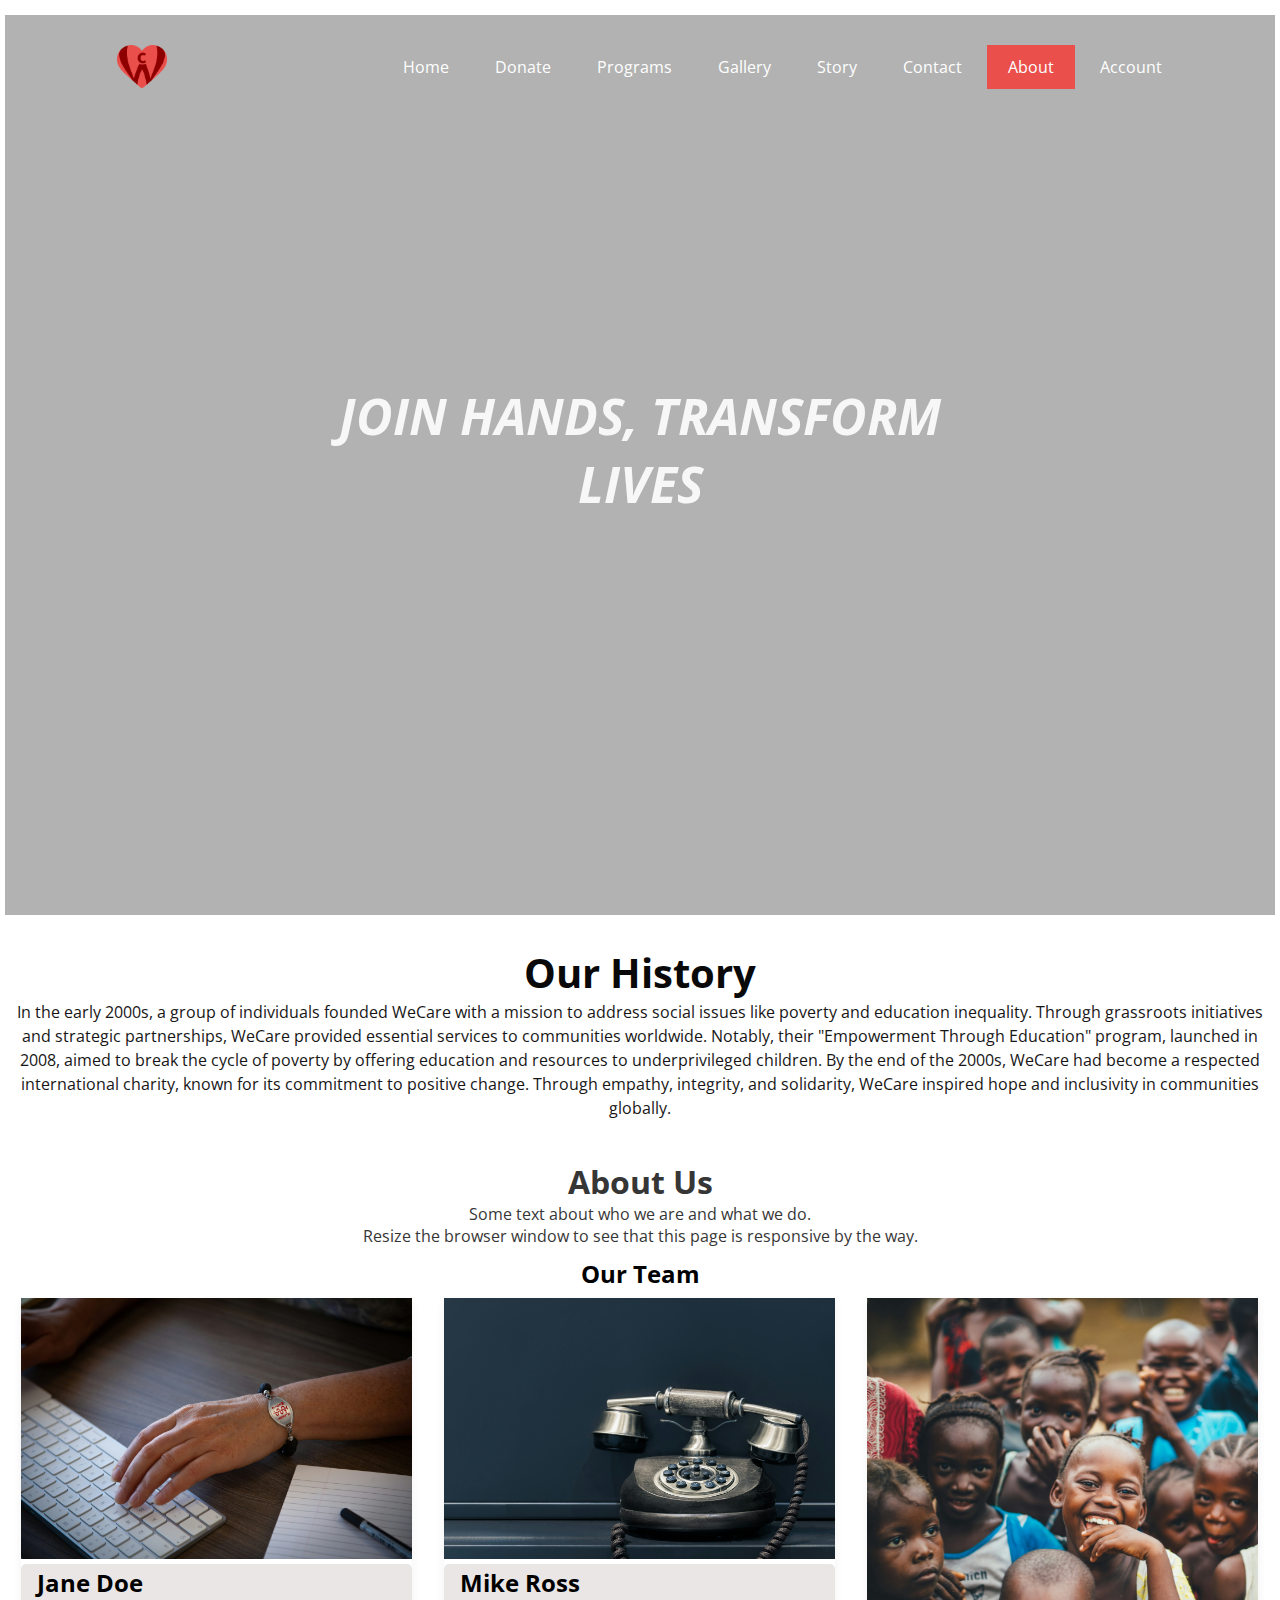
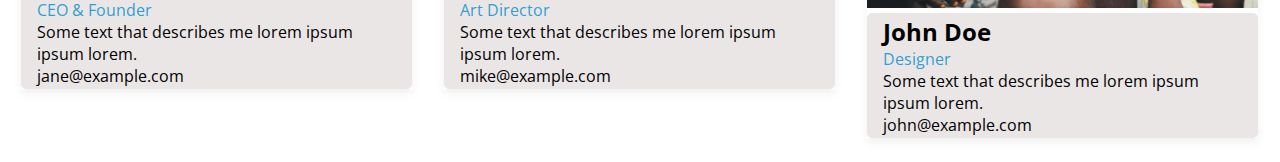
==== commit 01518422: "v2.4" ====
--- a/about.html
+++ b/about.html
@@ -33,60 +33,75 @@
 
     <div class="call2action">
         <h1>JOIN HANDS, TRANSFORM LIVES</h1>
-        <br>
-        <button>Donate Now</button>
-    </div>
-    
-    <p class="intro-section">
-        At Wecare, we transcend the mere notion of a charitable organization; we are a tightly knit family bound by a singular purpose: to illuminate the lives of children spanning the globe.<br><br>Our ethos revolves around compassion, unwavering dedication, and an unyielding commitment to effecting enduring change in the lives of those who find themselves most in need. Within the fabric of our organization lies a collective resolve to carve out a future where every child is not just seen, but provided with the tools and opportunities to thrive and flourish.<br><br>We invite you to join us on this noble journey, where every action, no matter how small, contributes to a ripple effect of joy and transformation. Together, hand in hand, let us embark on a mission to sculpt a world where each child's smile becomes a testament to our shared humanity and unwavering resolve to make a difference.
-    </p>
+     </div>
 
-    <div class="evidence-section">
-        <h2>EVIDENCE OF CHILDREN'S WE HELP</h2> 
-        <div class="image-container">
-            <img src="img/img1.jpg" alt="image1.jpg" width="250" height="180">
-            <img src="img/img2.jpg" alt="image2.jpg" width="250" height="180">
-            <img src="img/img3.jpg" alt="image3.jpg" width="250" height="180">
-            <img src="img/img4.jpg" alt="image4.jpg" width="250" height="180"> 
-        </div>
-        <p>
-            Wecare, a dedicated and impactful charity, prioritizes the empowerment of visually impaired youth, aiming for their holistic well-being and success. Through meticulously organized mentoring programs, support gatherings, and engaging events, Wecare extends a hand to ensure that no individual feels isolated in their journey. Their core belief revolves around the idea that nobody should navigate the challenges of visual impairment alone. By providing a nurturing environment, Wecare facilitates connections among young people, parents, and caregivers, fostering a sense of community where experiences are shared and encouragement flows freely.
-            <br><br>
-            Whether it's the personalized guidance of mentorship, the transformative experiences of special events, or the convenience of online forums, Wecare is steadfast in its commitment to ensuring that visually impaired children not only receive the essential care but also the invaluable guidance and empathy necessary to thrive in life. With Wecare, these young individuals are equipped with the tools, support, and understanding to navigate life's complexities with confidence and resilience.
-        </p>
-    </div>
-
-    <div class="donations">
-        <h2>OUR LATEST DONATIONS</h2>
-        <div class="cards">
-        <div class="card">
-            <img src="img/person1.jpg" alt="Jason Cash">
-            <h2>Jason<br>Cash</h2>
-            <br>
-            <p>Donated <b>£1,200</b></p>
-        </div>
-        <div class="card">
-            <img src="img/person2.jpg" alt="Abigal Smith">
-            <h2>Abigal<br>Smith</h2>
-            <br>
-            <p>Donated <b>£252</b></p>
-        </div>
-        <div class="card">
-            <img src="img/person3.jpg" alt="Andrew Holloway">
-            <h2>Andrew<br>Holloway</h2>
-            <br>
-            <p>Donated <b>£100</b></p>
-        </div>
-        <div class="card">
-            <img src="img/person4.jpg" alt="Christine Charles">
-            <h2>Christine<br>Charles</h2>
-            <br>
-            <p>Donated <b>£400</b></p>
-        </div>
+     <div class="editr">
+      <div class="history">
+        <h3 class="heading-section">Our History</h3>
+        <p5>In the early 2000s, a group of individuals founded WeCare with a mission to address social issues like poverty and education inequality. Through grassroots initiatives and strategic partnerships, WeCare provided essential services to communities worldwide. Notably, their "Empowerment Through Education" program, launched in 2008, aimed to break the cycle of poverty by offering education and resources to underprivileged children. By the end of the 2000s, WeCare had become a respected international charity, known for its commitment to positive change. Through empathy, integrity, and solidarity, WeCare inspired hope and inclusivity in communities globally.</p5>
         </div>
     </div>
 
-    <footer>
+
+    
+
+
+
+
+
+
+     <!--  -->
+    <div class="about-section">
+  <h1>About Us </h1>
+  <p>Some text about who we are and what we do.</p>
+  <p>Resize the browser window to see that this page is responsive by the way.</p>
+</div>
+
+<h2 style="text-align:center">Our Team</h2>
+<div class="row">
+  <div class="column">
+    <div class="card">
+      <img src="img/bg-account.jpg"  style="width:100%">
+      <div class="container">
+        <h2>Jane Doe</h2>
+        <p class="title">CEO & Founder</p>
+        <p>Some text that describes me lorem ipsum ipsum lorem.</p>
+        <p>jane@example.com</p>
+        <!-- <p><button class="button">Contact</button></p> -->
+      </div>
+    </div>
+  </div>
+
+  <div class="column">
+    <div class="card">
+      <img src="img/bg-contact.jpg"  style="width:100%">
+      <div class="container">
+        <h2>Mike Ross</h2>
+        <p class="title">Art Director</p>
+        <p>Some text that describes me lorem ipsum ipsum lorem.</p>
+        <p>mike@example.com</p>
+        <!-- <p><button class="button">Contact</button></p> -->
+      </div>
+    </div>
+  </div>
+  
+  <div class="column">
+    <div class="card">
+      <img src="img/hero.jpg"  style="width:100%">
+      <div class="container">
+        <h2>John Doe</h2>
+        <p class="title">Designer</p>
+        <p>Some text that describes me lorem ipsum ipsum lorem.</p>
+        <p>john@example.com</p>
+        <!-- <p><button class="button">Contact</button></p> -->
+      </div>
+    </div>
+  </div>
+</div>
+    
+    
+
+    <!-- <footer>
         <div class="footer-container">
             <div class="logo">
                 <a href="index.html"><img src="img/logo.png" alt="Logo"></a>
@@ -110,6 +125,6 @@
             </div>
         </div>
     </footer>
-    <script src="script.js"></script>
+    <script src="script.js"></script> -->
 </body>
 </html>
--- a/style.css
+++ b/style.css
@@ -445,10 +445,15 @@
     }
 }
 
+/* Program Side */
 .program {
     display: flex;
     flex-wrap: wrap;
     flex-direction: row;
+}
+p1{
+    font-size: medium;
+    font-style:oblique;
 }
 
 .program .img,
@@ -743,4 +748,114 @@
   left: 50%;
   transform: translate(-50%, -50%);
   color: white;
- }+ }
+ .call2action button {
+    background-color: #e7433d;
+    color: #ffffff;
+    border: none;
+    padding: 10px 20px;
+    font-size: 25px;
+    text-align: center;
+    text-decoration: none;
+    display: inline-block;
+    margin: 4px 2px;
+    cursor: pointer;
+    border-radius: 16px;
+    transition: 0.3s ease;
+}
+ 
+/* Style for the heading */
+.editr{
+    color: #ff4545;
+    padding: 20px 0;
+    text-align: center;
+    background-color: #ffffff;
+    margin: 10px 0;
+
+}
+.heading-section {
+    font-size: 40px;
+    color: #090909;
+    text-align: center;
+    font-weight:bolder;
+}
+
+/* Style for the lead paragraph */
+p5 {
+    font-size: 16px;
+    line-height: 1.5;
+    color: #171616;
+     margin-bottom: 30px;
+}
+
+
+body {
+    font-family: Arial, Helvetica, sans-serif;
+    margin: 0;
+    padding: 10px 0;
+    margin: 5px;;
+  }
+  
+  html {
+    box-sizing: border-box;
+  }
+  
+  *, *:before, *:after {
+    box-sizing: inherit;
+  }
+  
+  .column {
+    float: left;
+    width: 33.3%;
+    margin-bottom: 16px;
+    padding: 0 8px;
+  }
+  
+  .card {
+    box-shadow: 0 4px 8px 0 rgba(240, 240, 240, 0.968);
+    margin: 8px;
+  }
+  
+  .about-section {
+    padding: 10px;
+    text-align: center;
+    background-color: #ffffff68;
+    color: rgb(55, 54, 54);
+  }
+  
+  .container {
+    padding: 2px 16px;
+  }
+  
+  .container::after, .row::after {
+    content: "";
+    clear: both; 
+    display: table;
+  }
+  
+  .title {
+    color: rgba(37, 154, 208, 0.957);
+  }
+  
+  .button {
+    border: none;
+    outline: 0;
+    display: inline-block;
+    padding: 8px;
+    color: white;
+    background-color: #000;
+    text-align: center;
+    cursor: pointer;
+    width: 100%;
+  }
+  
+  .button:hover {
+    background-color: #555;
+  }
+  
+  @media screen and (max-width: 650px) {
+    .column {
+      width: 100%;
+      display: block;
+    }
+  }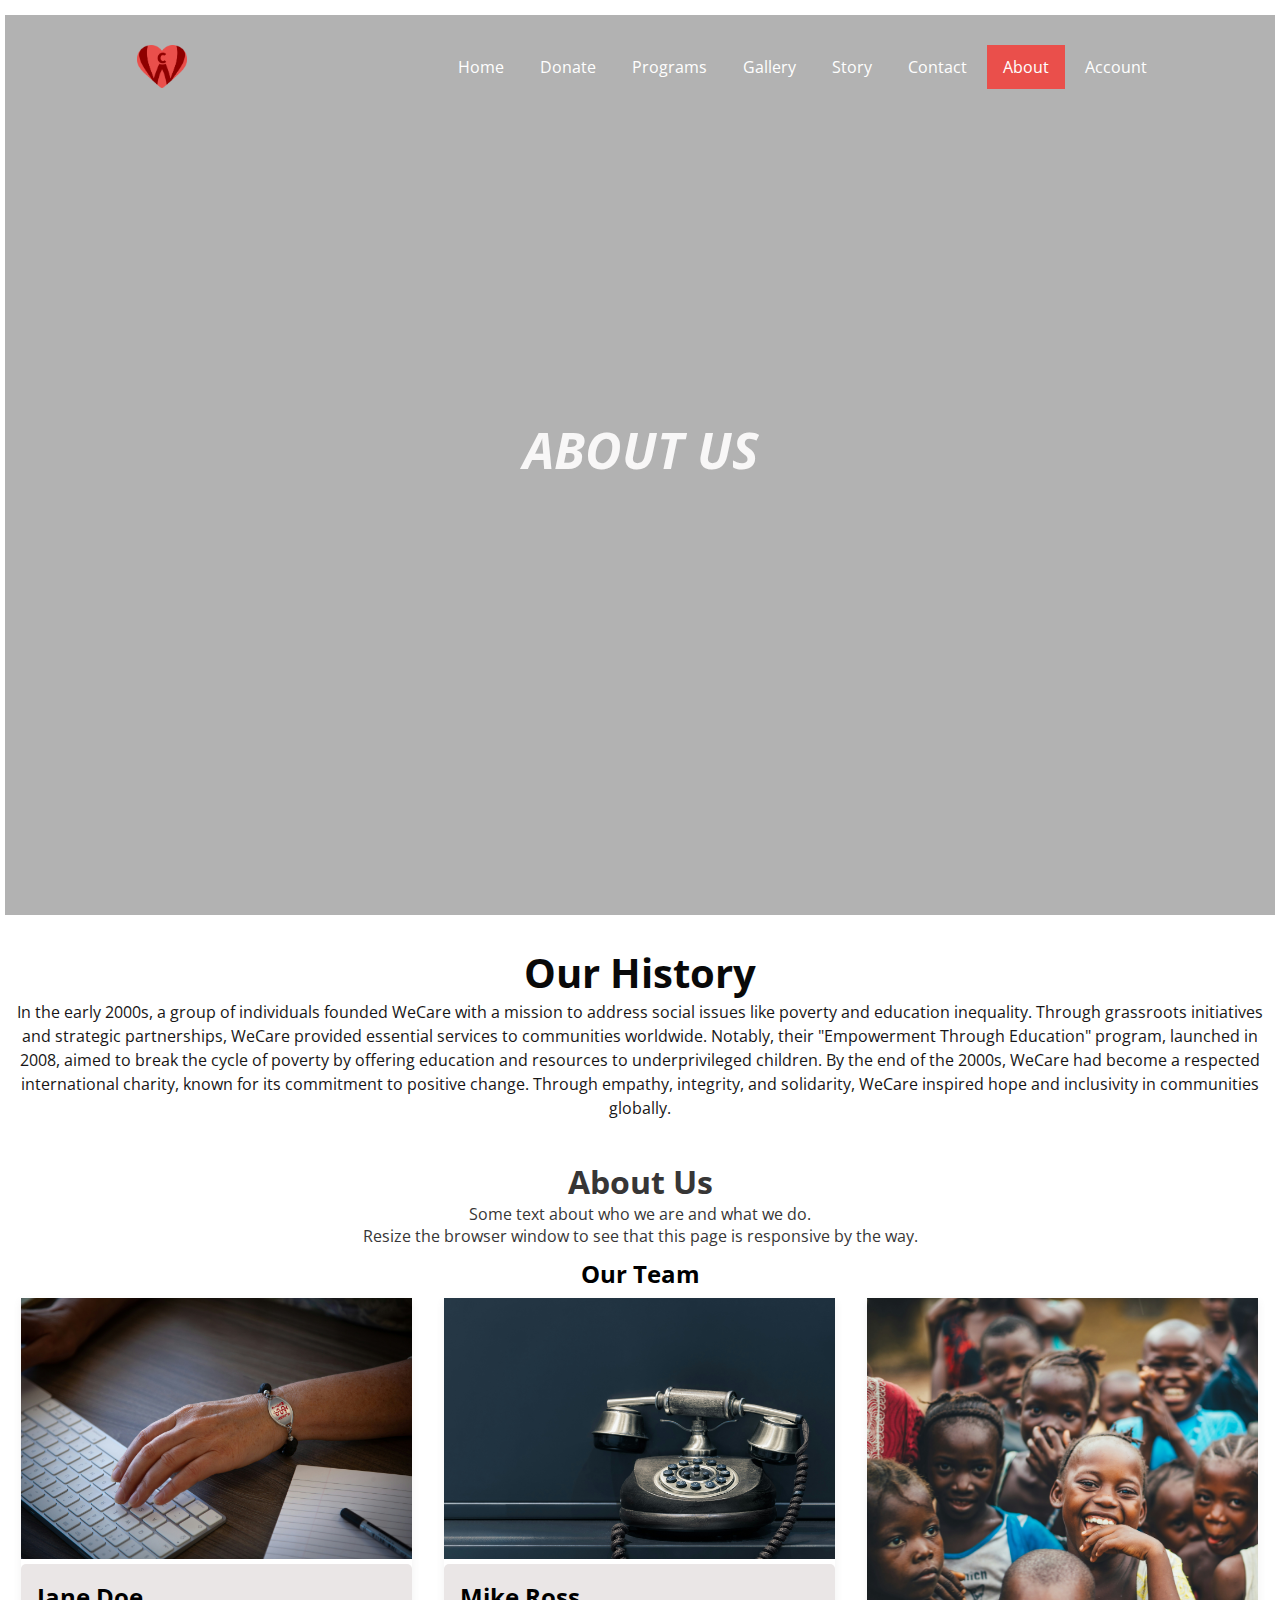
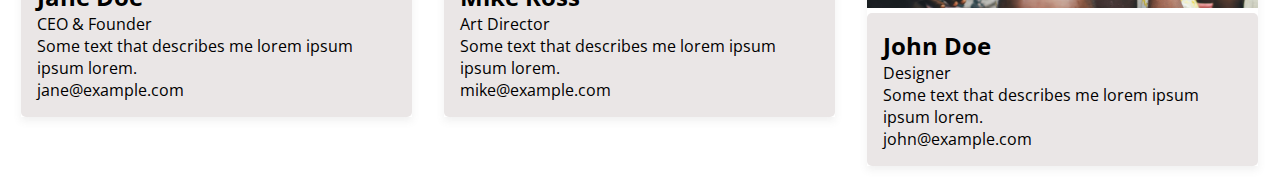
==== commit 423d8e55: "v2.5" ====
--- a/about.html
+++ b/about.html
@@ -32,7 +32,7 @@
     <div class="about-background"></div>
 
     <div class="call2action">
-        <h1>JOIN HANDS, TRANSFORM LIVES</h1>
+        <h1>ABOUT US</h1>
      </div>
 
      <div class="editr">
@@ -124,7 +124,7 @@
                 <a href="https://www.twitter.com"><i class="fa-brands fa-x-twitter"></i></a>
             </div>
         </div>
-    </footer>
-    <script src="script.js"></script> -->
+    </footer>-->
+    <script src="script.js"></script> 
 </body>
 </html>
--- a/style.css
+++ b/style.css
@@ -53,7 +53,7 @@
 .topnav {
     width: 100%;
     margin: auto;
-    overflow: hidden;
+    /* overflow: hidden; */ /* temporary until fixing the dropdown*/
     /* box-shadow: inset 0 0 50px rgba(0, 0, 0);  */
     position: absolute;
     padding: 20px 0;
@@ -69,6 +69,15 @@
     height: auto;
     padding: 10px;
 }
+.nav-logo{
+    display: flex;
+    align-items: center;
+}
+.nav-logo h4 a{
+    text-decoration: none;
+    color: #ffffff;
+    padding: 10px;
+}
 
 .topnav ul {
     list-style-type: none;
@@ -81,7 +90,7 @@
 .topnav ul li a {
     text-decoration: none;
     color: #ffffff;
-    padding: 10px 20px;
+    padding: 10px 15px;
     border: 1px solid transparent;
     transition: 0.5s ease;
 }
@@ -833,20 +842,23 @@
     display: table;
   }
   
-  .title {
+  /* .title {
     color: rgba(37, 154, 208, 0.957);
-  }
-  
-  .button {
+  } */
+  
+  .call3action button {
+    background-color: #e7433d;
+    color: #ffffff;
     border: none;
-    outline: 0;
+    padding: 10px 20px;
+    font-size: 25px;
+    text-align: center;
+    text-decoration: none;
     display: inline-block;
-    padding: 8px;
-    color: white;
-    background-color: #000;
-    text-align: center;
+    margin: 4px 2px;
     cursor: pointer;
-    width: 100%;
+    border-radius: 16px;
+    transition: 0.3s ease;
   }
   
   .button:hover {
@@ -858,4 +870,150 @@
       width: 100%;
       display: block;
     }
+  }
+
+/* Dropdown */
+
+.dropbtn {
+    background-color: #04AA6D;
+    color: white;
+    padding: 16px;
+    font-size: 16px;
+    border: none;
+  }
+  
+  .dropdown {
+    position: relative;
+    display: inline-block;
+  }
+  
+  .dropdown-content {
+    display: none;
+    position: absolute;
+    min-width: 160px;
+    box-shadow: 0px 8px 16px 0px rgba(0,0,0,0.2);
+    z-index: 1;
+  }
+  
+  .dropdown-content a {
+    color: black;    
+    background-color: #ffffff;
+    padding: 12px 16px;
+    text-decoration: none;
+    display: block;
+  }
+  
+  .dropdown-content a:hover {background-color: #000000;}
+  
+  .dropdown:hover .dropdown-content {display: block;}
+  
+  .dropdown:hover .dropbtn {background-color: #3e8e41;}
+
+
+/* Login Form */
+
+/* Full-width input fields */
+input[type=text], input[type=password] {
+    width: 100%;
+    padding: 12px 20px;
+    margin: 8px 0;
+    display: inline-block;
+    border: 1px solid #ccc;
+    box-sizing: border-box;
+  }
+  
+  /* Set a style for all buttons */
+  button {
+    background-color: #04AA6D;
+    color: white;
+    padding: 14px 20px;
+    margin: 8px 0;
+    border: none;
+    cursor: pointer;
+    width: 100%;
+  }
+  
+  button:hover {
+    opacity: 0.8;
+  }
+  
+  /* Extra styles for the cancel button */
+  .cancelbtn {
+    width: auto;
+    padding: 10px 18px;
+    background-color: #f44336;
+  }
+  
+  .container {
+    padding: 16px;
+  }
+  
+  span.psw {
+    float: right;
+    padding-top: 16px;
+  }
+  
+  /* The Modal (background) */
+  .modal {
+    position: fixed; /* Stay in place */
+    z-index: 1; /* Sit on top */
+    left: 0;
+    top: 0;
+    width: 100%; /* Full width */
+    height: 100%; /* Full height */
+    overflow: auto; /* Enable scroll if needed */
+    background-color: rgb(0,0,0); /* Fallback color */
+    background-color: rgba(0,0,0,0.4); /* Black w/ opacity */
+    padding-top: 60px;
+  }
+  
+  /* Modal Content/Box */
+  .modal-content {
+    background-color: #fefefe;
+    margin: 5% auto 15% auto; /* 5% from the top, 15% from the bottom and centered */
+    border: 1px solid #888;
+    width: 80%; /* Could be more or less, depending on screen size */
+  }
+  
+  /* The Close Button (x) */
+  .close {
+    position: absolute;
+    right: 25px;
+    top: 0;
+    color: #000;
+    font-size: 35px;
+    font-weight: bold;
+  }
+  
+  .close:hover,
+  .close:focus {
+    color: red;
+    cursor: pointer;
+  }
+  
+  /* Add Zoom Animation */
+  .animate {
+    -webkit-animation: animatezoom 0.6s;
+    animation: animatezoom 0.6s
+  }
+  
+  @-webkit-keyframes animatezoom {
+    from {-webkit-transform: scale(0)} 
+    to {-webkit-transform: scale(1)}
+  }
+    
+  @keyframes animatezoom {
+    from {transform: scale(0)} 
+    to {transform: scale(1)}
+  }
+  
+  /* Change styles for span and cancel button on extra small screens */
+  @media screen and (max-width: 300px) {
+    span.psw {
+       display: block;
+       float: none;
+    }
+    .cancelbtn {
+       width: 100%;
+    }
   }